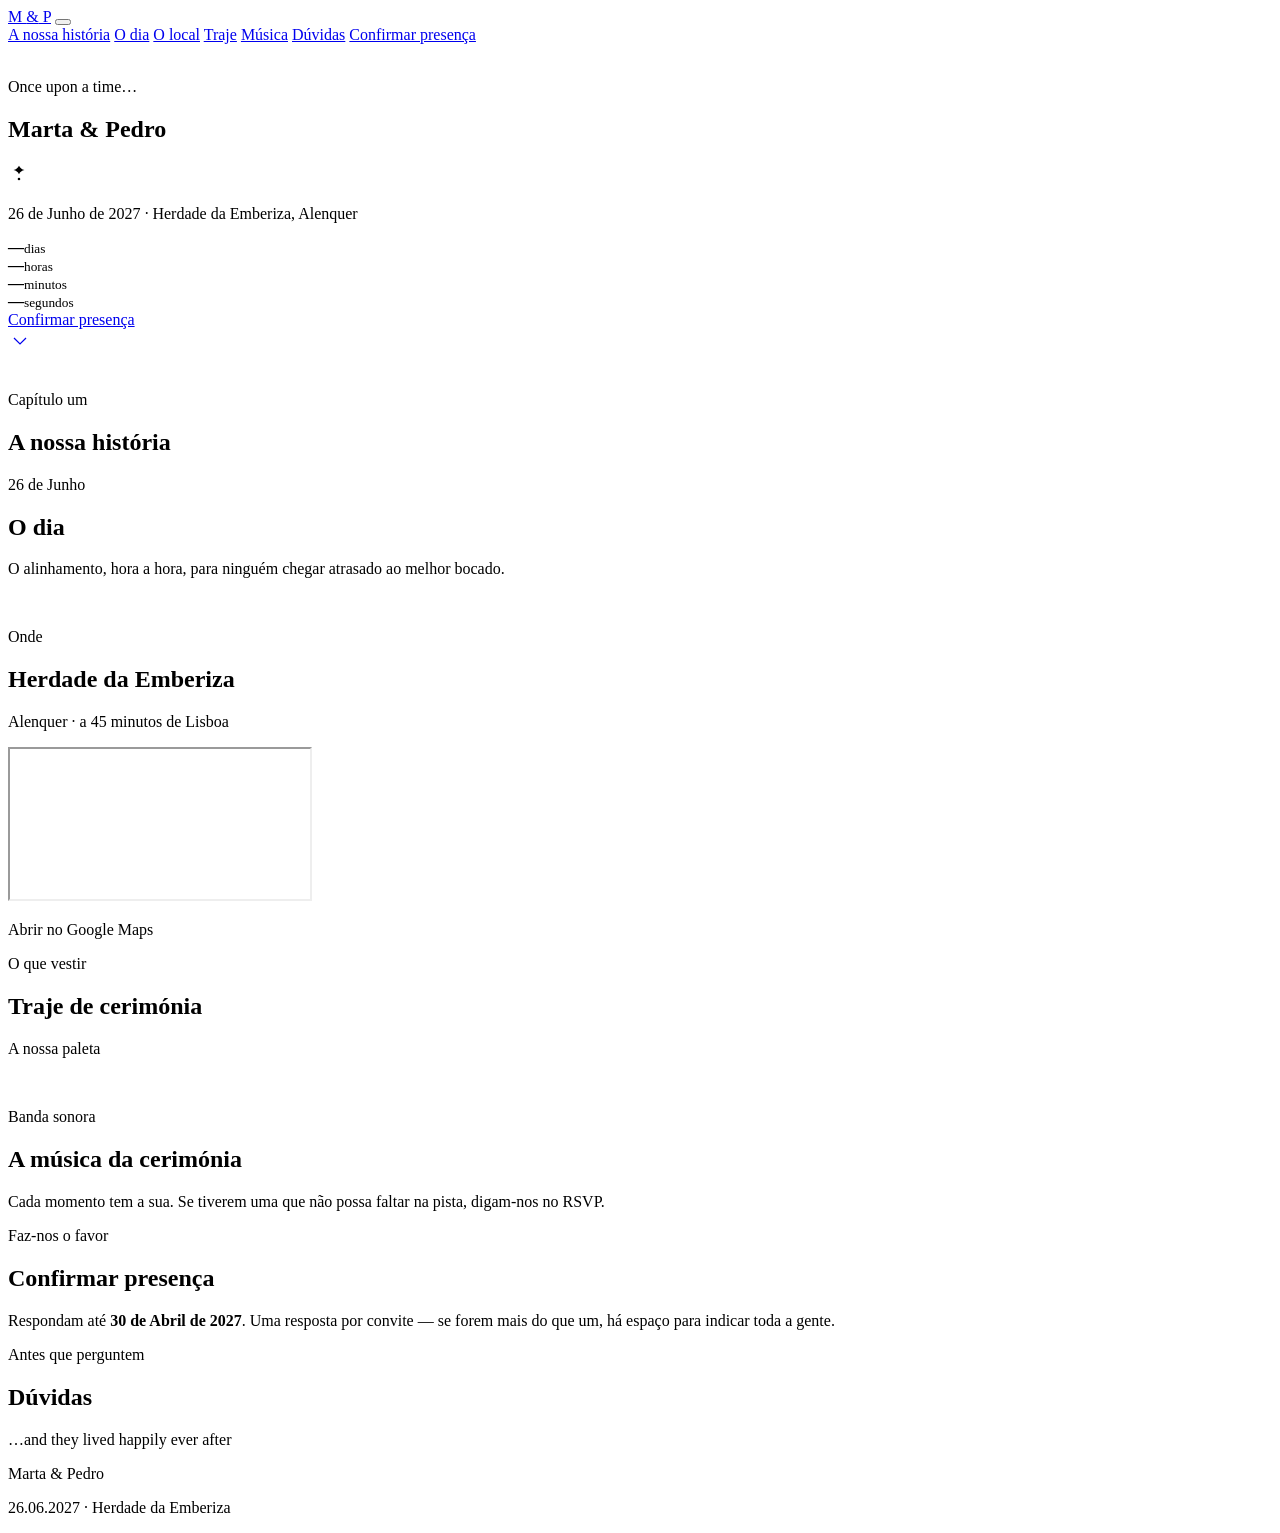
==== index.html @ 58f9d60e "Add files via upload" ====
<!DOCTYPE html>
<html lang="pt-PT">
<head>
<meta charset="utf-8">
<meta name="viewport" content="width=device-width, initial-scale=1">
<title>Marta &amp; Pedro · 26 de Junho de 2027</title>
<meta name="description" content="Marta e Pedro casam-se a 26 de Junho de 2027 na Herdade da Emberiza, em Alenquer. Confirma a tua presença.">
<meta name="theme-color" content="#FBF7EF">

<!-- Partilha no WhatsApp / redes sociais -->
<meta property="og:type" content="website">
<meta property="og:title" content="Marta &amp; Pedro · 26.06.2027">
<meta property="og:description" content="Herdade da Emberiza, Alenquer. Vem celebrar connosco — confirma a tua presença.">
<meta property="og:image" content="assets/img/floral-dourado-flores.png">

<link rel="icon" href="data:image/svg+xml,<svg xmlns='http://www.w3.org/2000/svg' viewBox='0 0 100 100'><text y='.9em' font-size='90'>🌻</text></svg>">

<link rel="preconnect" href="https://fonts.googleapis.com">
<link rel="preconnect" href="https://fonts.gstatic.com" crossorigin>
<link href="https://fonts.googleapis.com/css2?family=Cormorant+Garamond:ital,wght@0,300;0,400;0,500;0,600;1,300;1,400&family=Italiana&family=Lato:wght@300;400;700&display=swap" rel="stylesheet">

<link rel="stylesheet" href="css/style.css">
</head>

<body>

<!-- ══════════════ NAVEGAÇÃO ══════════════ -->
<header class="nav" id="nav">
  <div class="nav__inner">
    <a href="#inicio" class="nav__brand">M <span>&amp;</span> P</a>

    <button class="nav__toggle" id="navToggle" aria-label="Abrir menu" aria-expanded="false" aria-controls="navMenu">
      <span></span><span></span><span></span>
    </button>

    <nav class="nav__menu" id="navMenu">
      <a href="#historia">A nossa história</a>
      <a href="#dia">O dia</a>
      <a href="#local">O local</a>
      <a href="#traje">Traje</a>
      <a href="#musica">Música</a>
      <a href="#faq">Dúvidas</a>
      <a href="#rsvp" class="nav__cta">Confirmar presença</a>
    </nav>
  </div>
</header>


<!-- ══════════════ HERO ══════════════ -->
<section class="hero" id="inicio">
  <img src="assets/img/folhas-azul.png" alt="" class="hero__leaf hero__leaf--l" aria-hidden="true">
  <img src="assets/img/folhas-dourado.png" alt="" class="hero__leaf hero__leaf--r" aria-hidden="true">

  <div class="hero__inner">
    <p class="hero__eyebrow">Once upon a time&hellip;</p>

    <h1 class="hero__names">
      <span class="hero__name" data-noiva>Marta</span>
      <span class="hero__amp">&amp;</span>
      <span class="hero__name" data-noivo>Pedro</span>
    </h1>

    <div class="hero__rule" aria-hidden="true">
      <span></span><svg viewBox="0 0 24 24" width="22" height="22"><path d="M12 3c1.2 2.6 3.2 4.1 6 4.6-2.8.5-4.8 2-6 4.6-1.2-2.6-3.2-4.1-6-4.6 2.8-.5 4.8-2 6-4.6z" fill="currentColor"/><circle cx="12" cy="17.5" r="1.4" fill="currentColor"/></svg><span></span>
    </div>

    <p class="hero__meta">
      <span data-data-texto>26 de Junho de 2027</span>
      <em>&middot;</em>
      <span data-local>Herdade da Emberiza</span>, <span data-localidade>Alenquer</span>
    </p>

    <!-- contagem decrescente -->
    <div class="count" id="countdown" aria-label="Contagem decrescente para o casamento">
      <div class="count__unit"><b data-c="d">—</b><small>dias</small></div>
      <div class="count__unit"><b data-c="h">—</b><small>horas</small></div>
      <div class="count__unit"><b data-c="m">—</b><small>minutos</small></div>
      <div class="count__unit"><b data-c="s">—</b><small>segundos</small></div>
    </div>

    <a href="#rsvp" class="btn btn--solid hero__btn">Confirmar presença</a>
  </div>

  <a href="#historia" class="hero__scroll" aria-label="Continuar">
    <svg viewBox="0 0 24 24" width="24" height="24" fill="none" stroke="currentColor" stroke-width="1.2"><path d="M6 9l6 6 6-6"/></svg>
  </a>
</section>


<!-- ══════════════ A NOSSA HISTÓRIA ══════════════ -->
<section class="sec sec--cream" id="historia">
  <img src="assets/img/floral-azul-magnolia.png" alt="" class="deco deco--tr" aria-hidden="true">

  <div class="wrap wrap--narrow">
    <p class="sec__kicker">Capítulo um</p>
    <h2 class="sec__title">A nossa história</h2>
    <p class="sec__lead" data-historia-intro></p>

    <ol class="story" id="story"></ol>
  </div>
</section>


<!-- ══════════════ O DIA ══════════════ -->
<section class="sec sec--sage" id="dia">
  <div class="wrap wrap--narrow">
    <p class="sec__kicker">26 de Junho</p>
    <h2 class="sec__title">O dia</h2>
    <p class="sec__lead">O alinhamento, hora a hora, para ninguém chegar atrasado ao melhor bocado.</p>

    <p class="aviso" id="avisoPrograma" hidden>
      <strong>Horários ainda a confirmar.</strong> Estamos a fechar o alinhamento com a quinta — pode haver pequenos acertos. Atualizamos aqui assim que estiver fechado.
    </p>

    <ol class="timeline" id="timeline"></ol>
  </div>
</section>


<!-- ══════════════ O LOCAL ══════════════ -->
<section class="sec sec--cream" id="local">
  <img src="assets/img/floral-dourado-lirio.png" alt="" class="deco deco--bl" aria-hidden="true">

  <div class="wrap">
    <div class="sec__head">
      <p class="sec__kicker">Onde</p>
      <h2 class="sec__title" data-local>Herdade da Emberiza</h2>
      <p class="sec__lead"><span data-localidade>Alenquer</span> &middot; a 45 minutos de Lisboa</p>
    </div>

    <div class="local">
      <div class="local__map">
        <iframe
          title="Mapa da Herdade da Emberiza, Alenquer"
          id="mapa"
          loading="lazy"
          referrerpolicy="no-referrer-when-downgrade"
          allowfullscreen></iframe>
      </div>

      <div class="local__info">
        <ul class="cards" id="comoChegar"></ul>
        <a class="btn btn--line" id="btnMapa" target="_blank" rel="noopener">Abrir no Google Maps</a>
      </div>
    </div>
  </div>
</section>


<!-- ══════════════ TRAJE / PALETA ══════════════ -->
<section class="sec sec--blue" id="traje">
  <div class="wrap wrap--narrow">
    <p class="sec__kicker">O que vestir</p>
    <h2 class="sec__title" data-traje-titulo>Traje de cerimónia</h2>
    <p class="sec__lead" data-traje-texto></p>

    <ul class="dicas" id="dicas"></ul>

    <div class="paleta-bloco">
      <p class="paleta-bloco__label">A nossa paleta</p>
      <ul class="paleta" id="paleta"></ul>
    </div>
  </div>
</section>


<!-- ══════════════ MÚSICA ══════════════ -->
<section class="sec sec--cream" id="musica">
  <img src="assets/img/floral-dourado-flores.png" alt="" class="deco deco--tl" aria-hidden="true">

  <div class="wrap wrap--narrow">
    <p class="sec__kicker">Banda sonora</p>
    <h2 class="sec__title">A música da cerimónia</h2>
    <p class="sec__lead">Cada momento tem a sua. Se tiverem uma que não possa faltar na pista, digam-nos no RSVP.</p>

    <ul class="musicas" id="musicas"></ul>
  </div>
</section>


<!-- ══════════════ RSVP ══════════════ -->
<section class="sec sec--sun" id="rsvp">
  <div class="wrap wrap--narrow">
    <p class="sec__kicker">Faz-nos o favor</p>
    <h2 class="sec__title">Confirmar presença</h2>
    <p class="sec__lead">
      Respondam até <strong data-prazo>30 de Abril de 2027</strong>. Uma resposta por convite —
      se forem mais do que um, há espaço para indicar toda a gente.
    </p>

    <div class="rsvp" id="rsvpBox">
      <!-- preenchido por js/main.js -->
    </div>
  </div>
</section>


<!-- ══════════════ FAQ ══════════════ -->
<section class="sec sec--cream" id="faq">
  <div class="wrap wrap--narrow">
    <p class="sec__kicker">Antes que perguntem</p>
    <h2 class="sec__title">Dúvidas</h2>

    <div class="faq" id="faqList"></div>
  </div>
</section>


<!-- ══════════════ RODAPÉ ══════════════ -->
<footer class="foot">
  <div class="wrap wrap--narrow">
    <p class="foot__quote">&hellip;and they lived happily ever after</p>

    <div class="foot__rule" aria-hidden="true"></div>

    <p class="foot__names"><span data-noiva>Marta</span> &amp; <span data-noivo>Pedro</span></p>
    <p class="foot__date"><span data-data-curta>26.06.2027</span> &middot; <span data-local>Herdade da Emberiza</span></p>

    <ul class="foot__contactos" id="contactos"></ul>
  </div>
</footer>

<script src="js/config.js"></script>
<script src="js/main.js"></script>
</body>
</html>
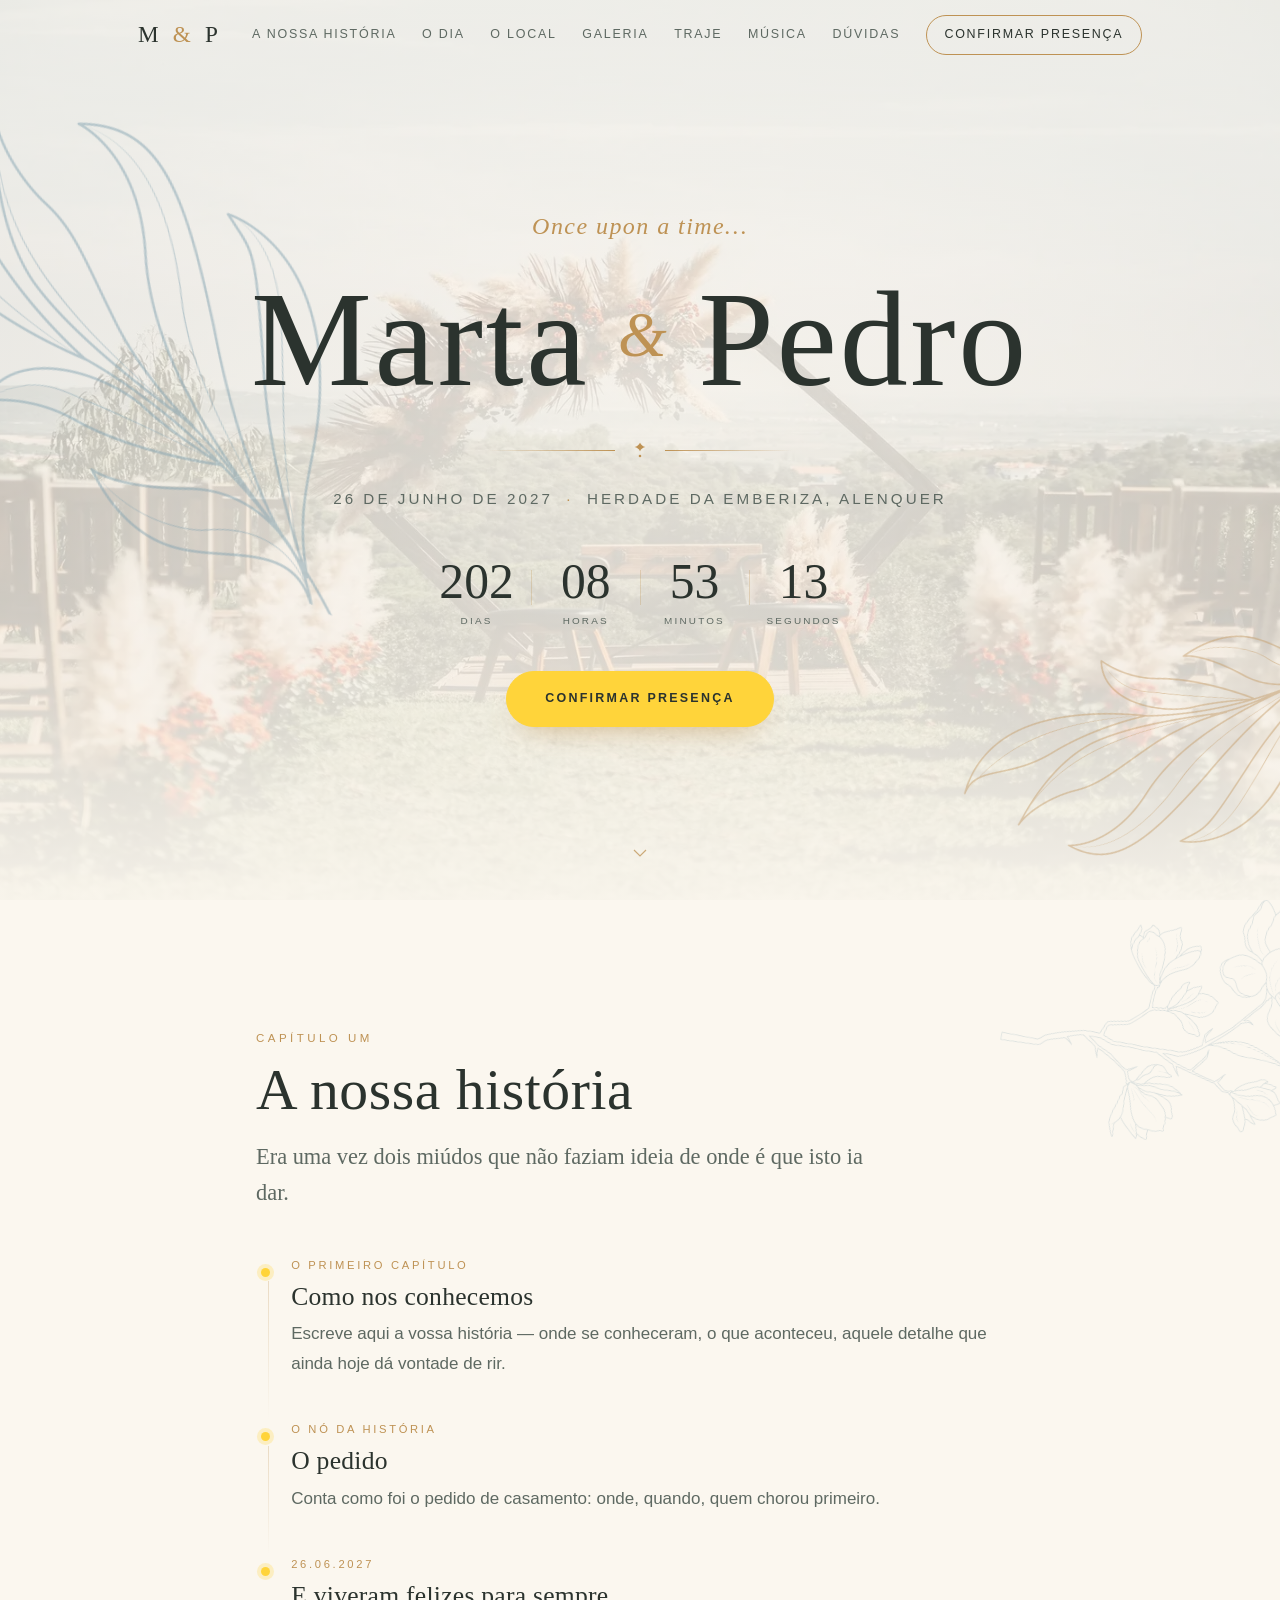
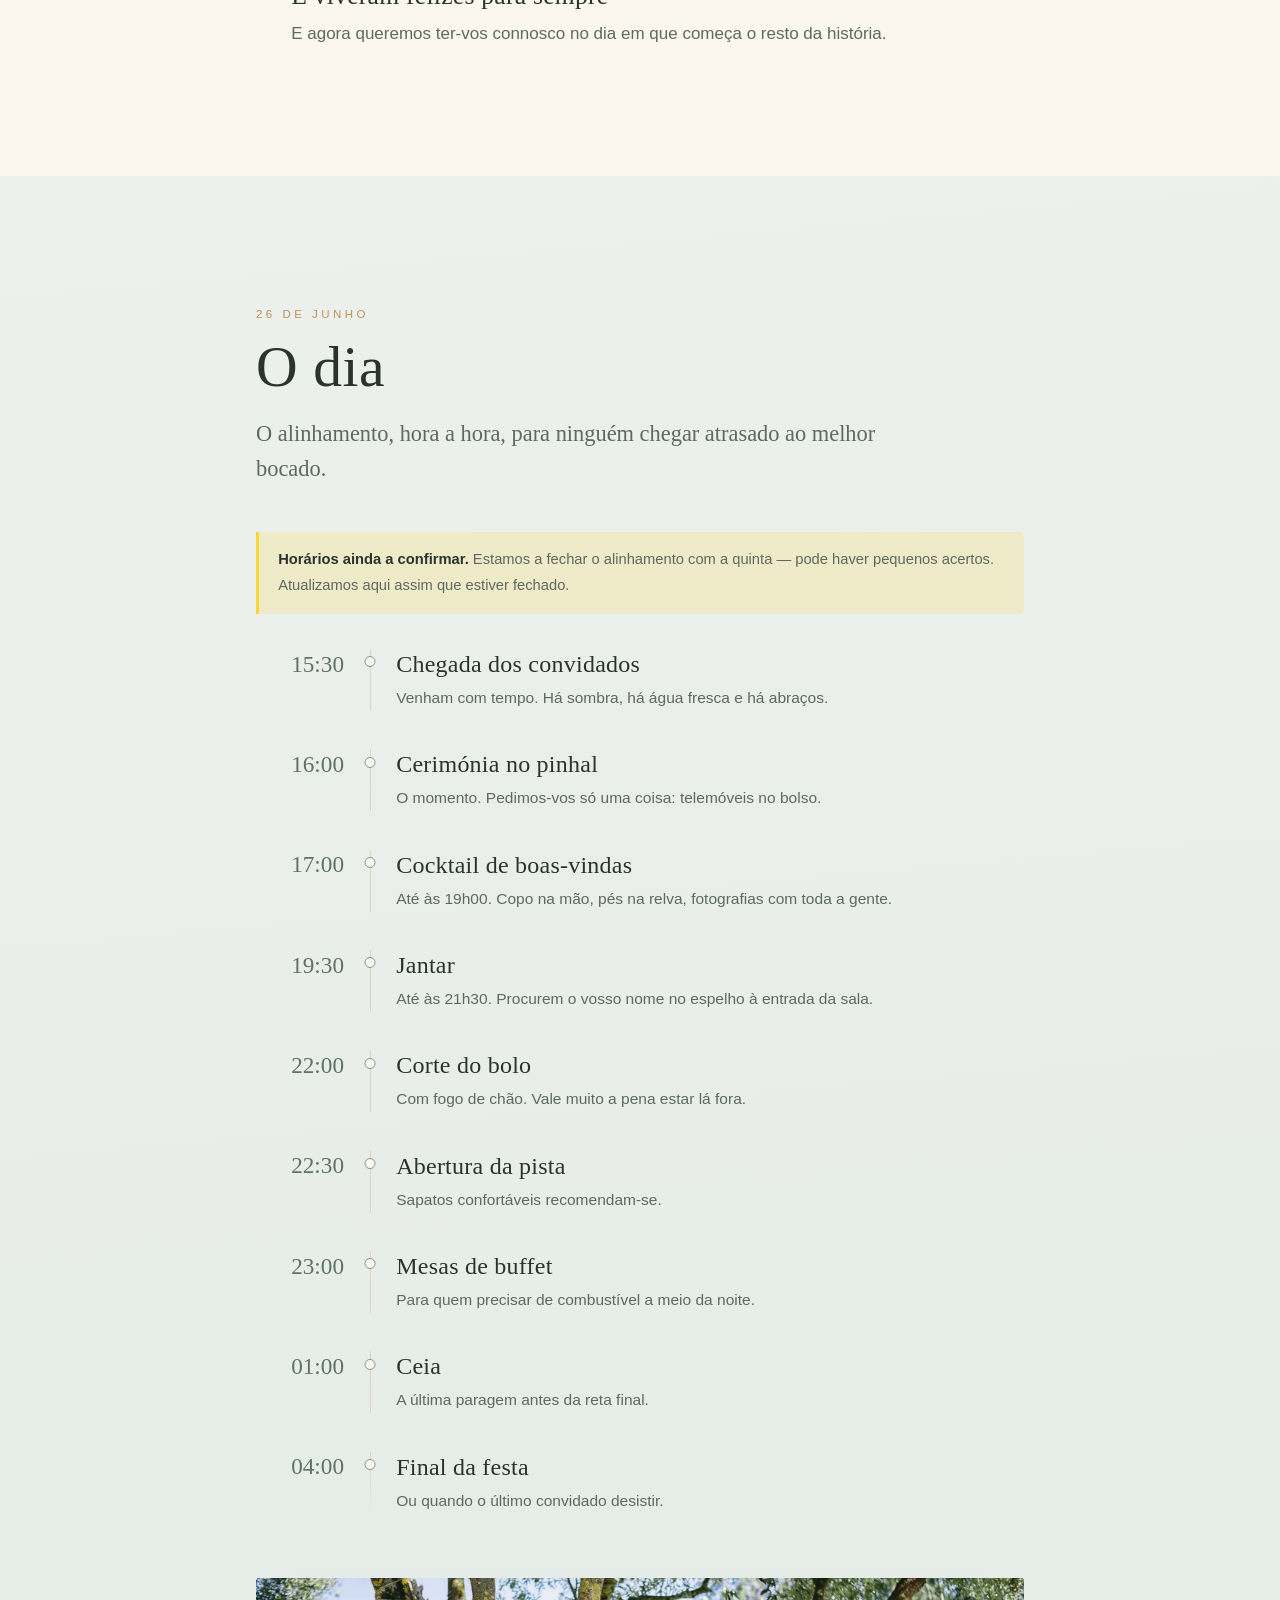
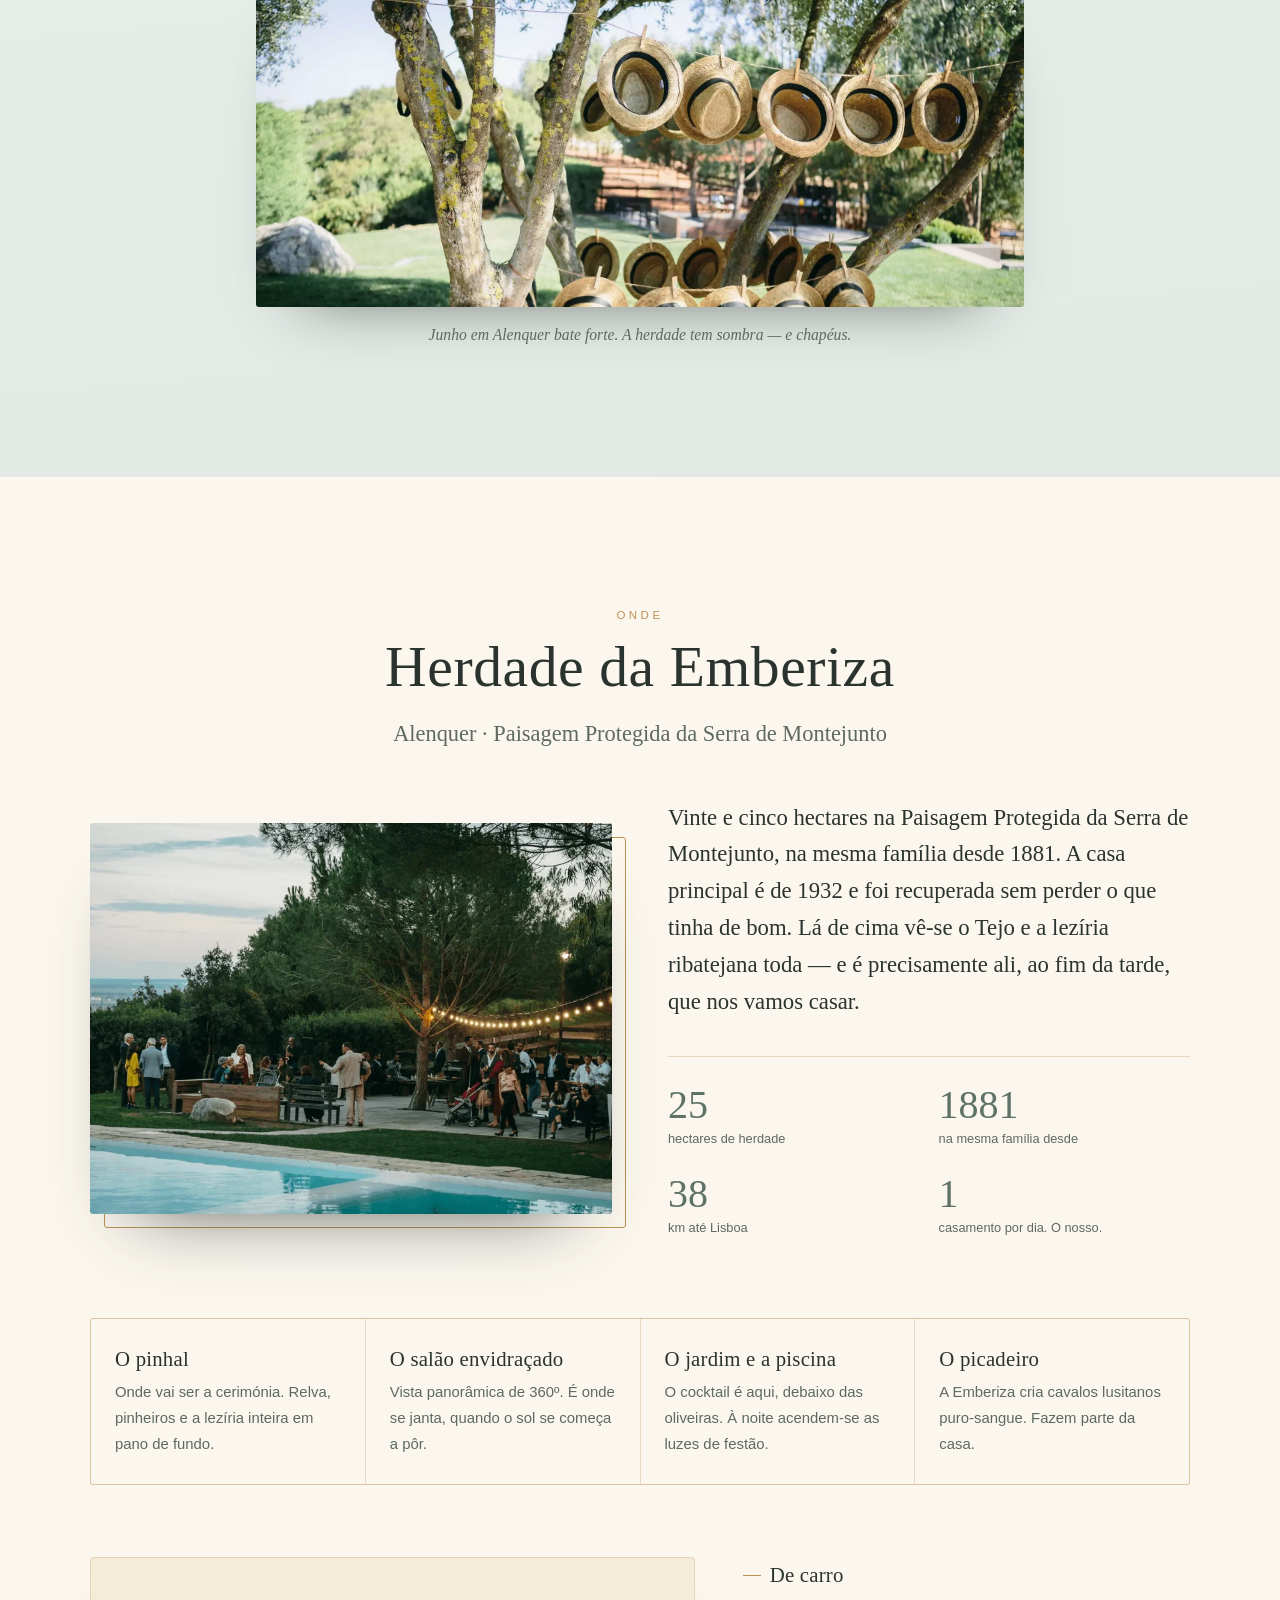
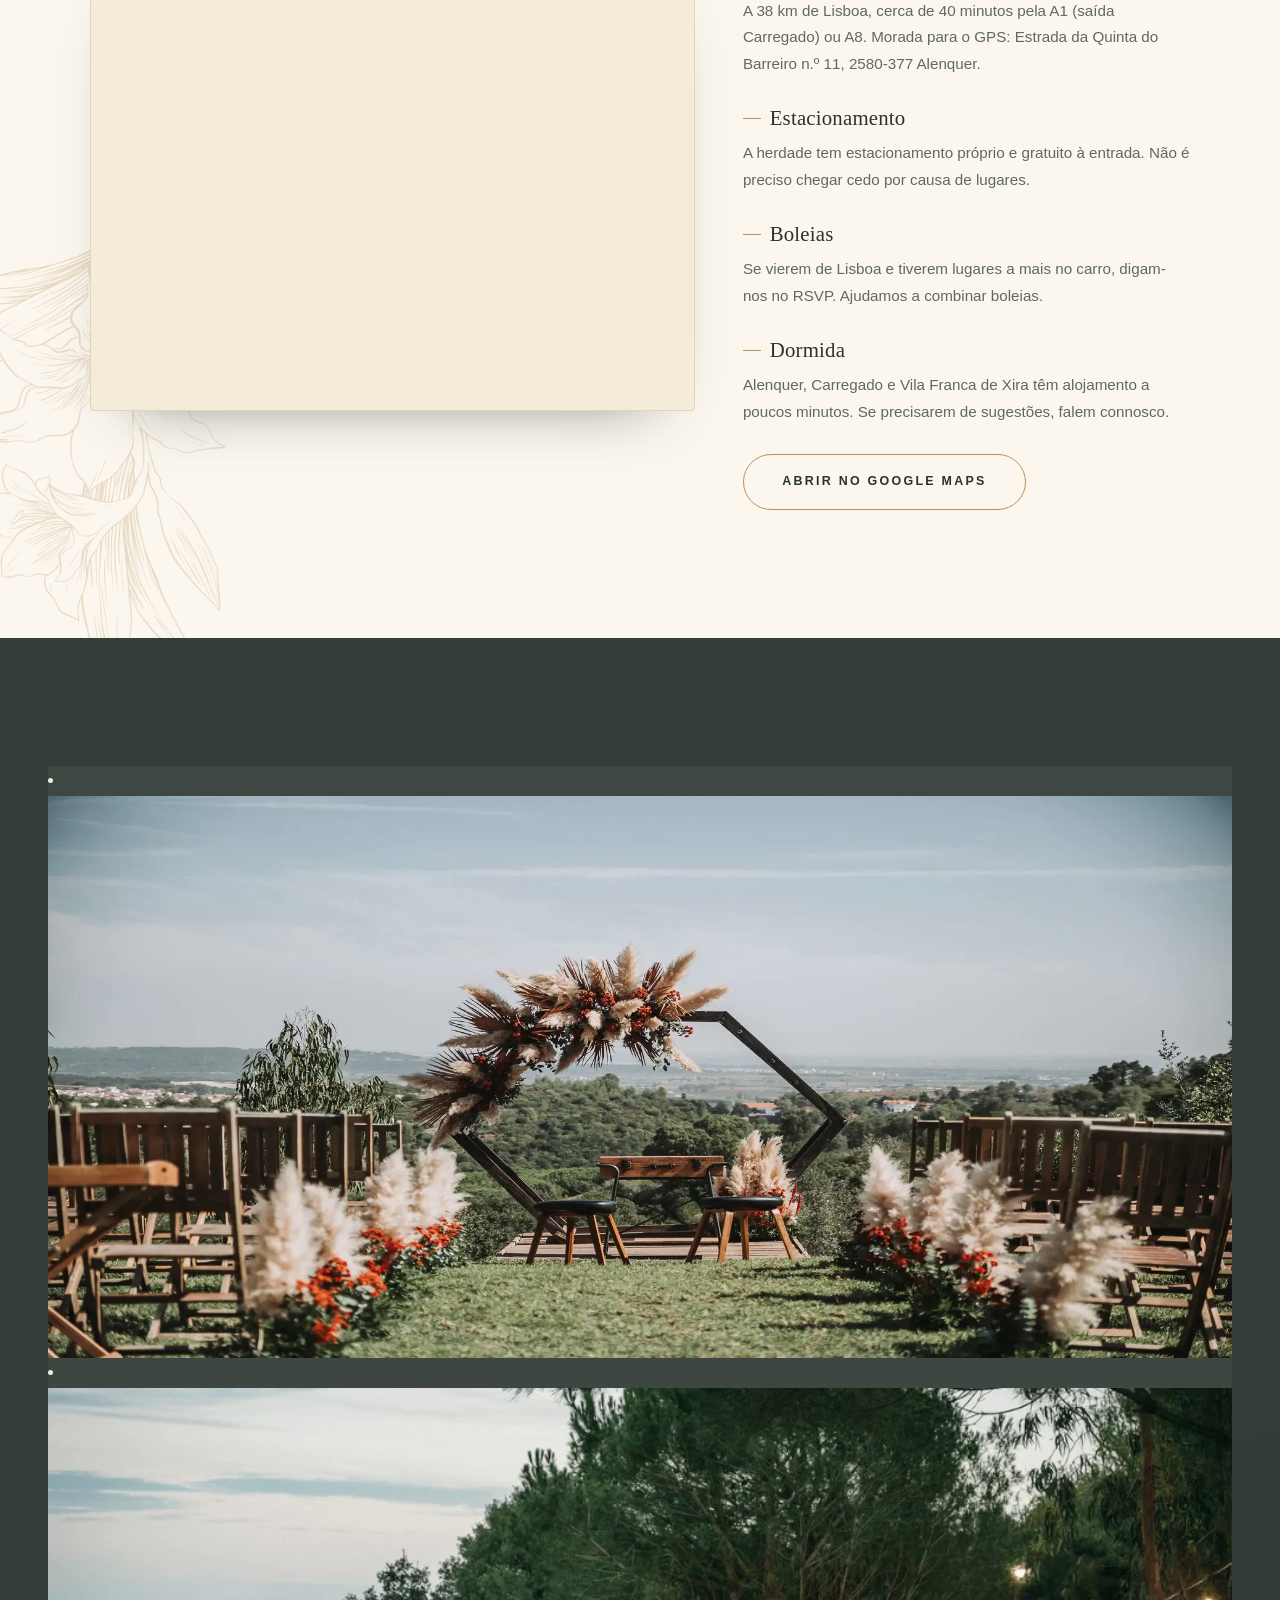
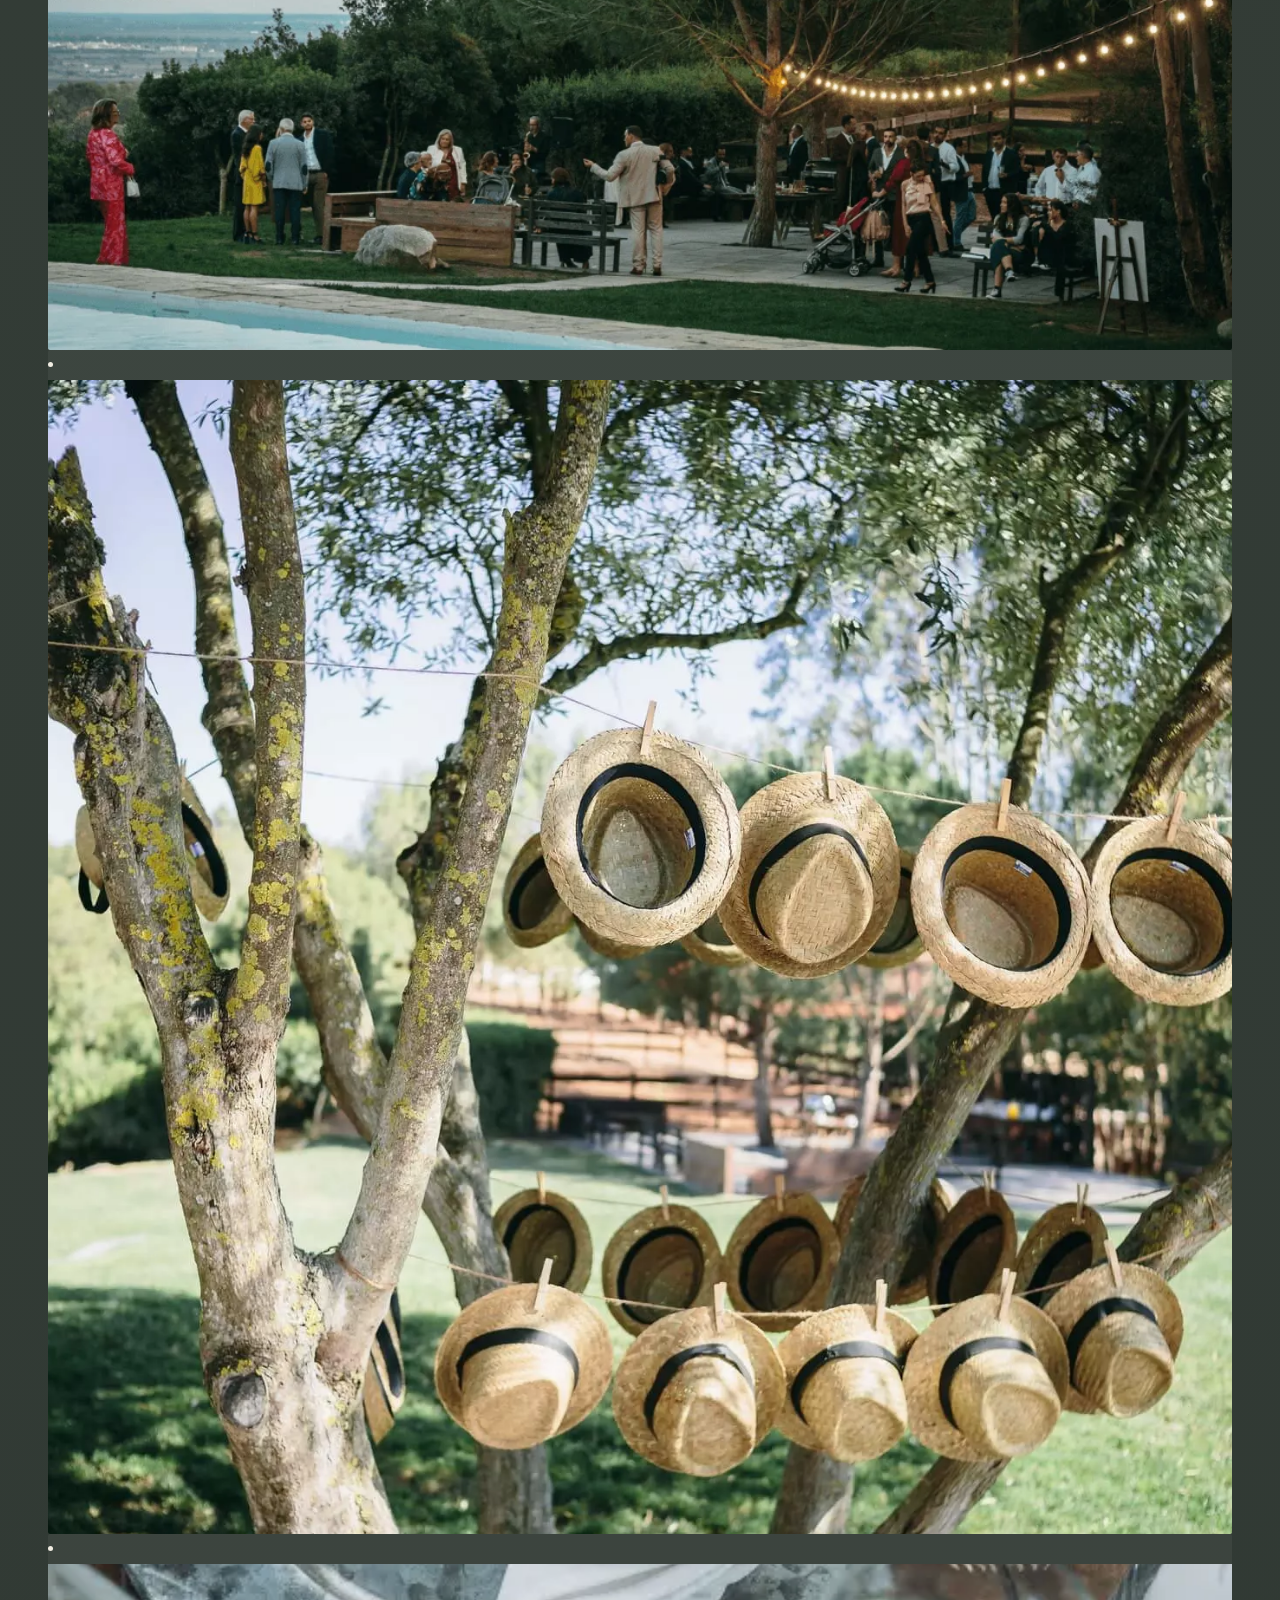
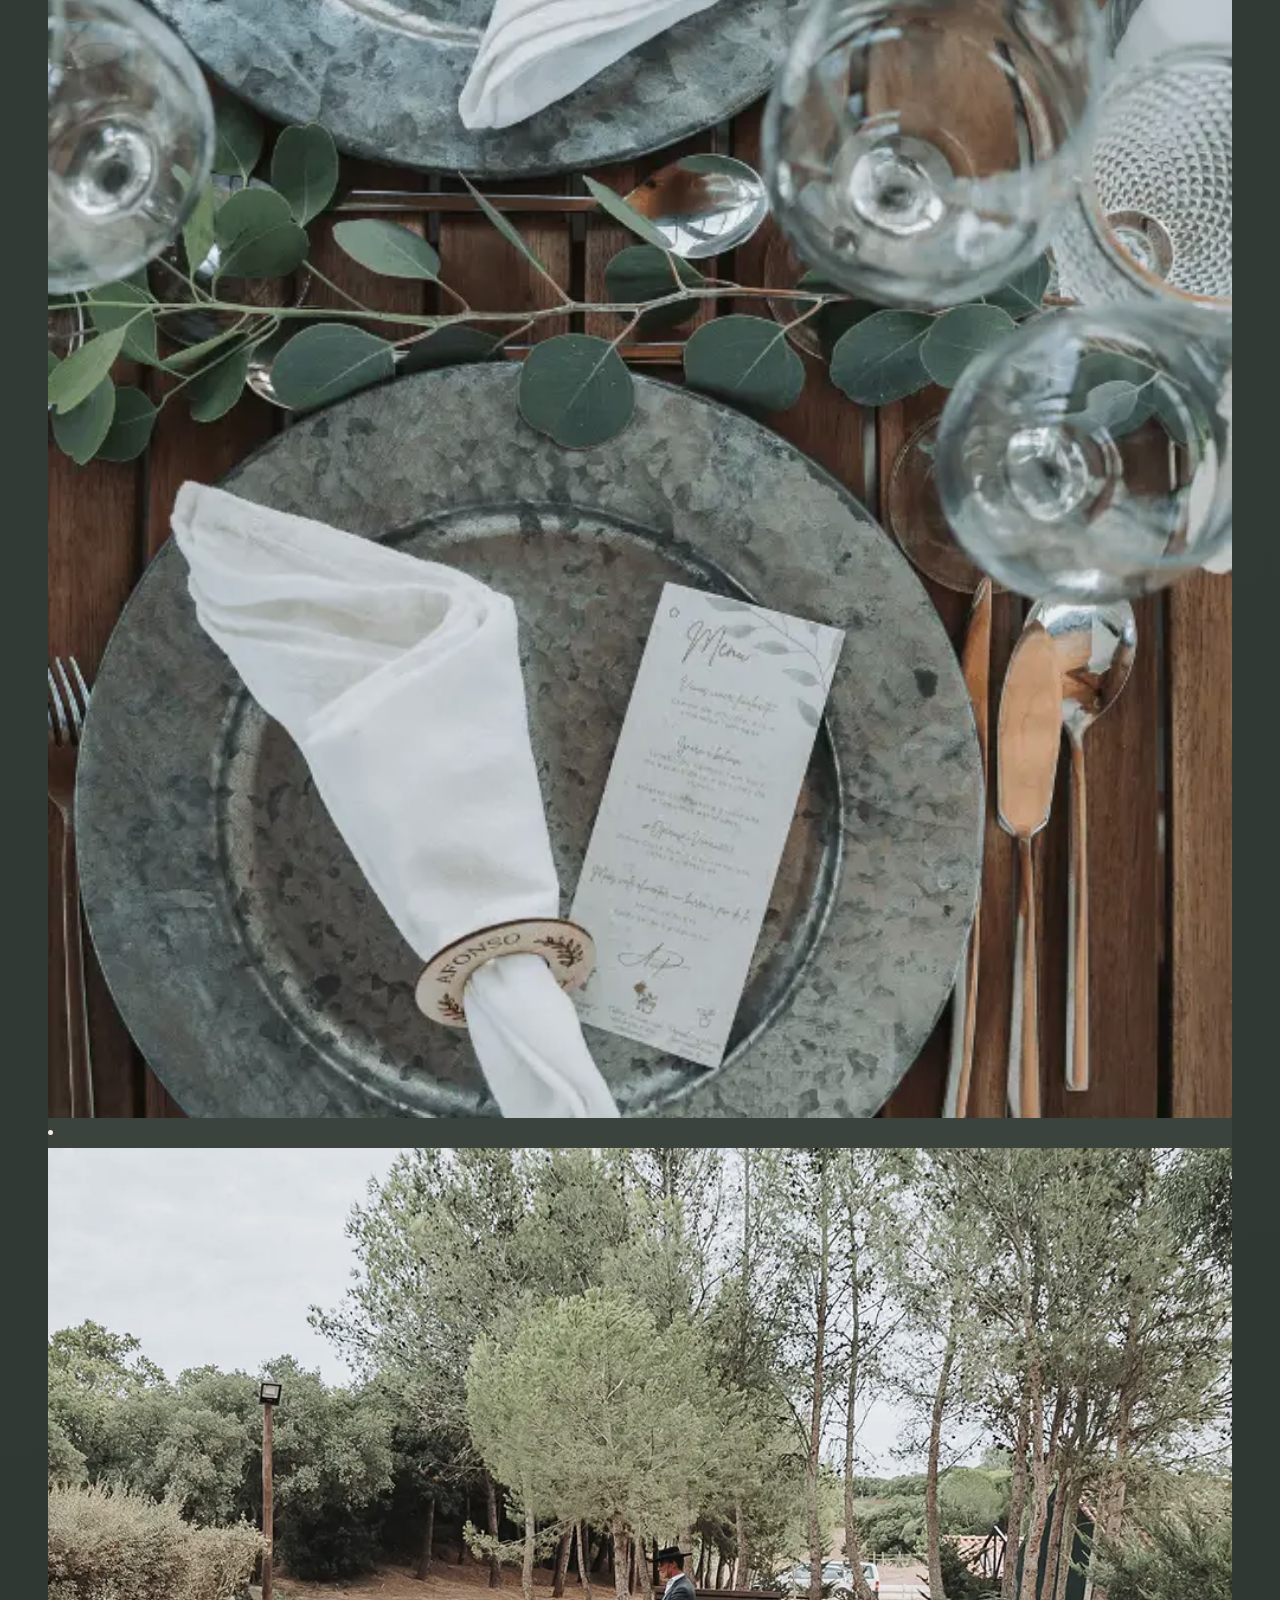
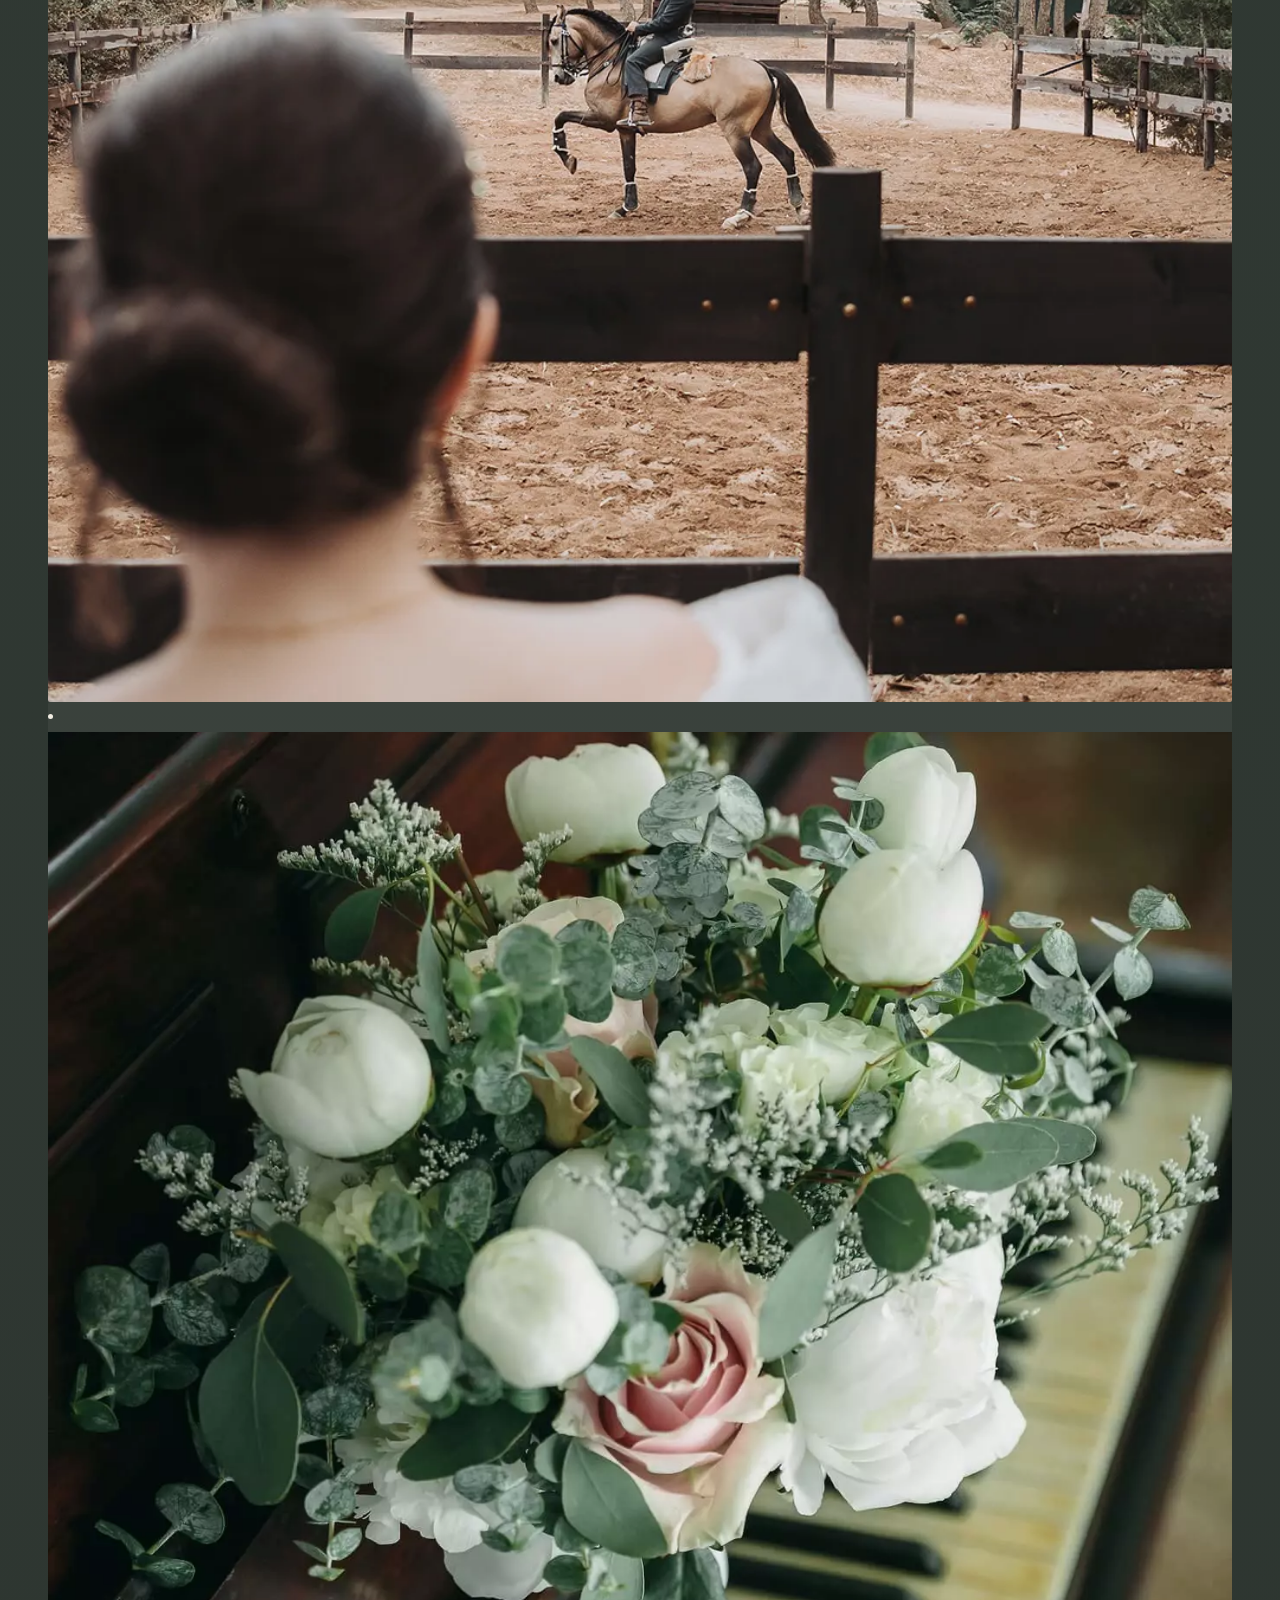
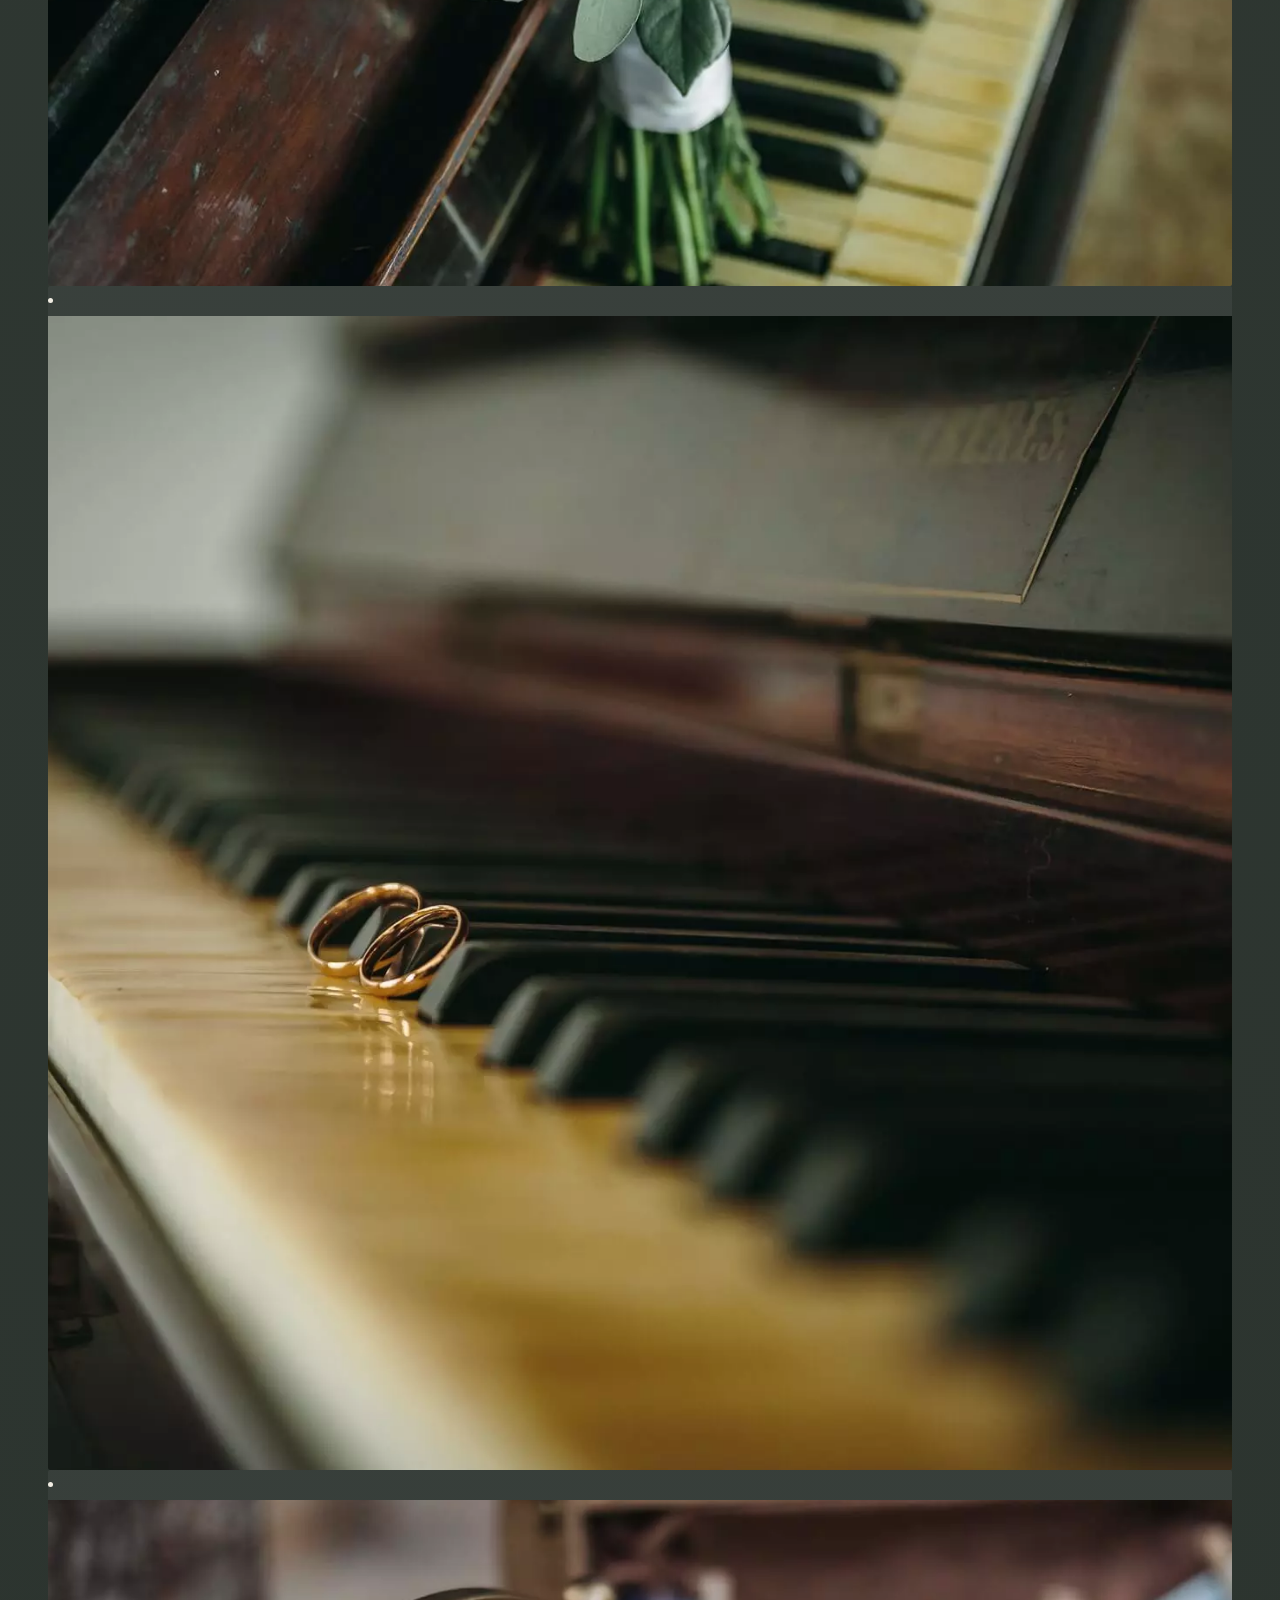
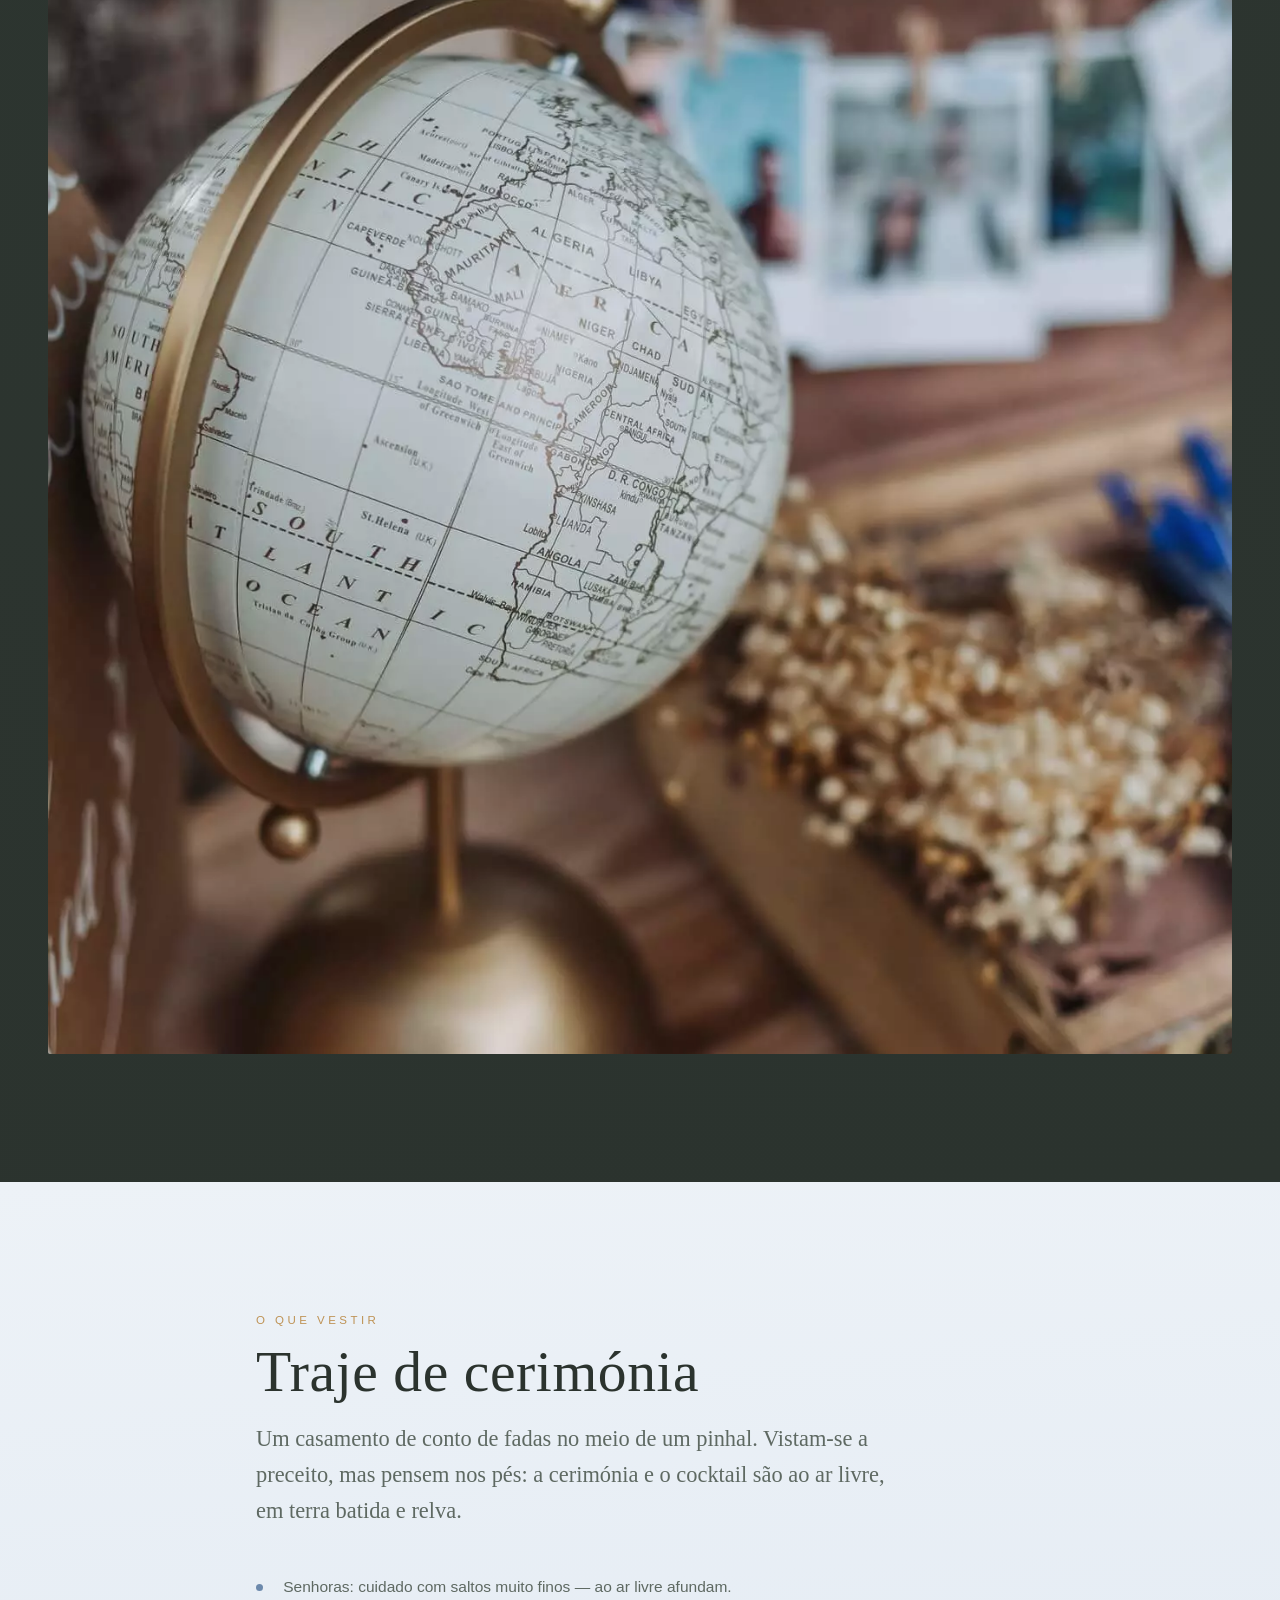
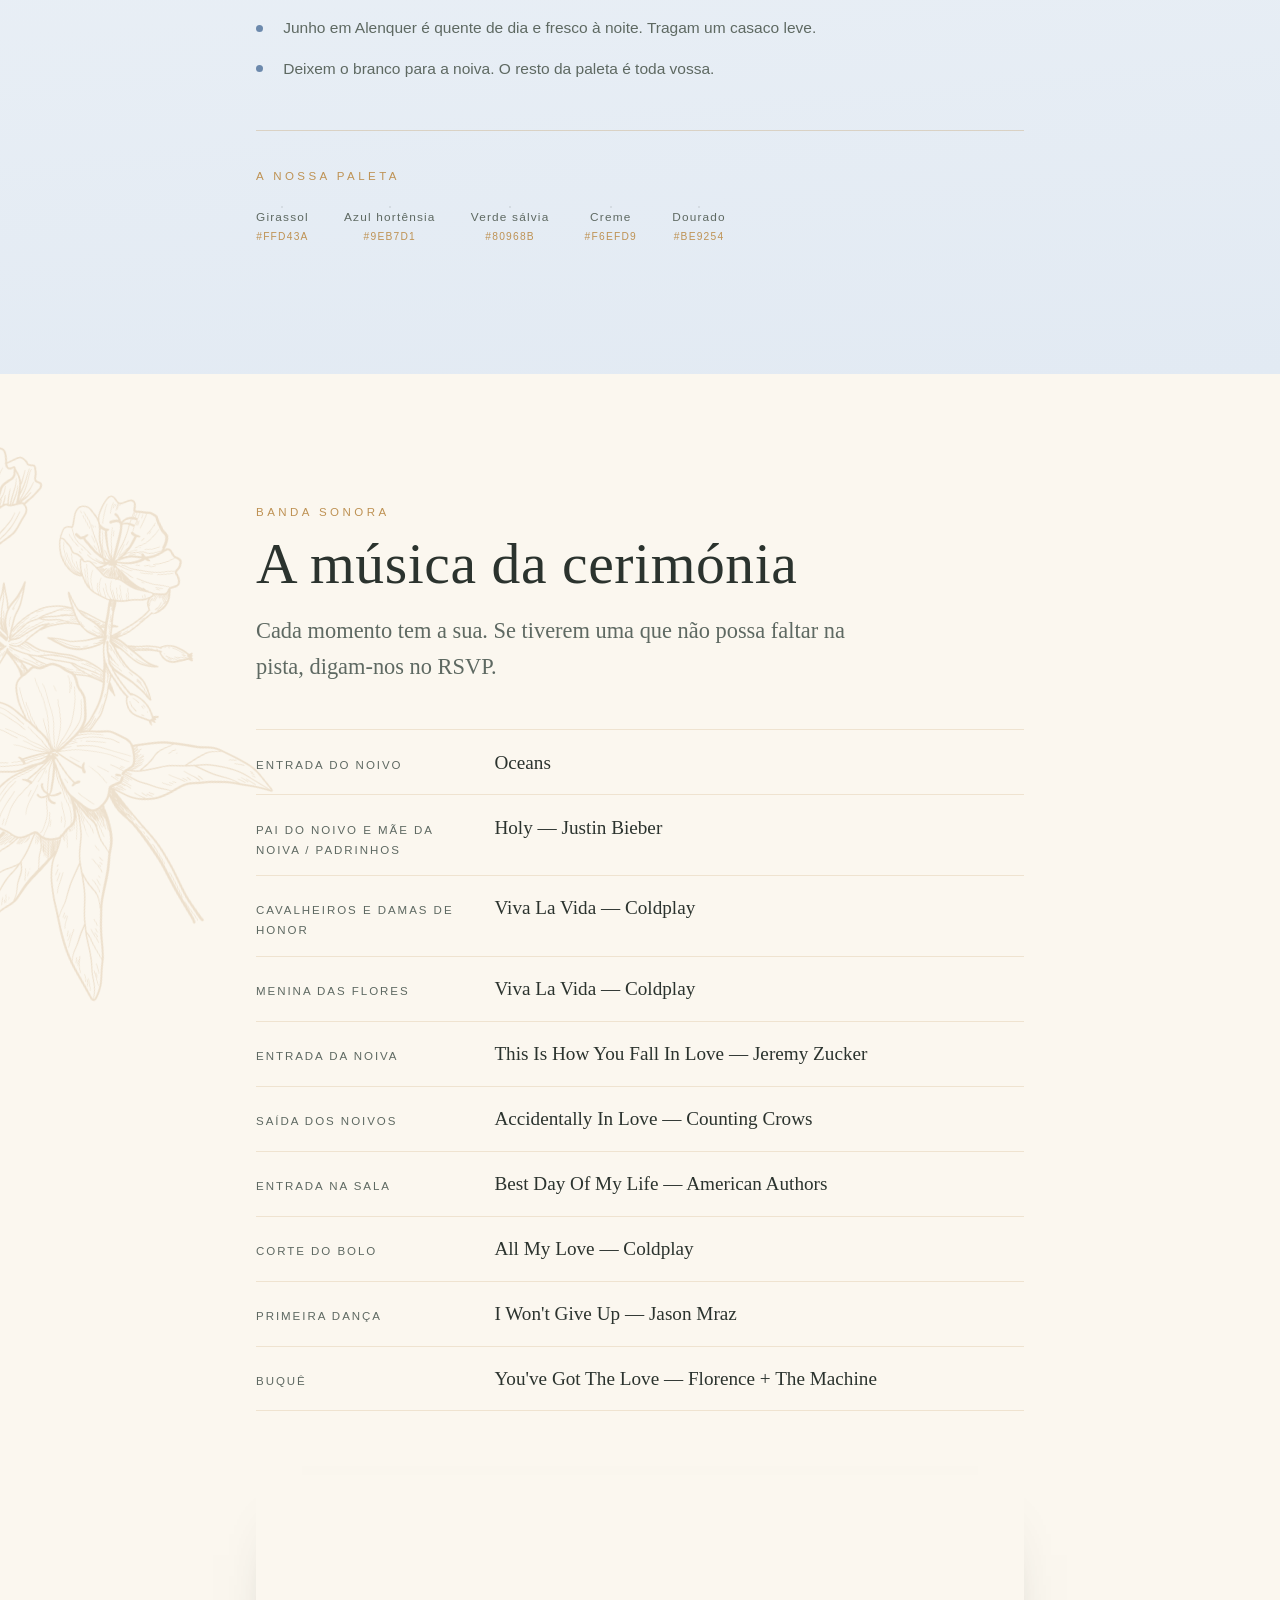
==== commit b16afad8: "Add files via upload" ====
--- a/index.html
+++ b/index.html
@@ -11,7 +11,7 @@
 <meta property="og:type" content="website">
 <meta property="og:title" content="Marta &amp; Pedro · 26.06.2027">
 <meta property="og:description" content="Herdade da Emberiza, Alenquer. Vem celebrar connosco — confirma a tua presença.">
-<meta property="og:image" content="assets/img/floral-dourado-flores.png">
+<meta property="og:image" content="assets/herdade/altar-vista.webp">
 
 <link rel="icon" href="data:image/svg+xml,<svg xmlns='http://www.w3.org/2000/svg' viewBox='0 0 100 100'><text y='.9em' font-size='90'>🌻</text></svg>">
 
@@ -37,6 +37,7 @@
       <a href="#historia">A nossa história</a>
       <a href="#dia">O dia</a>
       <a href="#local">O local</a>
+      <a href="#galeria">Galeria</a>
       <a href="#traje">Traje</a>
       <a href="#musica">Música</a>
       <a href="#faq">Dúvidas</a>
@@ -48,6 +49,11 @@
 
 <!-- ══════════════ HERO ══════════════ -->
 <section class="hero" id="inicio">
+  <!-- fotografia do altar da Herdade da Emberiza, com a vista sobre a lezíria -->
+  <div class="hero__bg" aria-hidden="true">
+    <img src="assets/herdade/altar-vista.webp" alt="" fetchpriority="high" decoding="async">
+  </div>
+
   <img src="assets/img/folhas-azul.png" alt="" class="hero__leaf hero__leaf--l" aria-hidden="true">
   <img src="assets/img/folhas-dourado.png" alt="" class="hero__leaf hero__leaf--r" aria-hidden="true">
 
@@ -113,6 +119,12 @@
     </p>
 
     <ol class="timeline" id="timeline"></ol>
+
+    <figure class="faixa reveal">
+      <img src="assets/herdade/chapeus-oliveira.webp" loading="lazy" decoding="async"
+           alt="Chapéus de palha pendurados numa oliveira do jardim da herdade">
+      <figcaption>Junho em Alenquer bate forte. A herdade tem sombra — e chapéus.</figcaption>
+    </figure>
   </div>
 </section>
 
@@ -125,9 +137,26 @@
     <div class="sec__head">
       <p class="sec__kicker">Onde</p>
       <h2 class="sec__title" data-local>Herdade da Emberiza</h2>
-      <p class="sec__lead"><span data-localidade>Alenquer</span> &middot; a 45 minutos de Lisboa</p>
-    </div>
-
+      <p class="sec__lead"><span data-localidade>Alenquer</span> &middot; Paisagem Protegida da Serra de Montejunto</p>
+    </div>
+
+    <!-- apresentação da herdade -->
+    <div class="herdade">
+      <figure class="herdade__foto reveal">
+        <img src="assets/herdade/festa-piscina.webp" loading="lazy" decoding="async"
+             alt="Jardim da Herdade da Emberiza ao anoitecer, com luzes de festão e vista sobre a lezíria">
+      </figure>
+
+      <div class="herdade__texto reveal">
+        <p class="herdade__intro" data-herdade-intro></p>
+        <ul class="factos" id="factos"></ul>
+      </div>
+    </div>
+
+    <!-- os espaços -->
+    <ul class="espacos" id="espacos"></ul>
+
+    <!-- mapa + como chegar -->
     <div class="local">
       <div class="local__map">
         <iframe
@@ -147,6 +176,20 @@
 </section>
 
 
+<!-- ══════════════ GALERIA ══════════════ -->
+<section class="sec sec--dark" id="galeria">
+  <div class="wrap">
+    <div class="sec__head">
+      <p class="sec__kicker">Um aperitivo</p>
+      <h2 class="sec__title">A herdade</h2>
+      <p class="sec__lead">Para quem ainda não lá foi. Dia 26 de Junho vemos isto ao vivo.</p>
+    </div>
+
+    <ul class="galeria" id="galeria"></ul>
+  </div>
+</section>
+
+
 <!-- ══════════════ TRAJE / PALETA ══════════════ -->
 <section class="sec sec--blue" id="traje">
   <div class="wrap wrap--narrow">
@@ -174,6 +217,12 @@
     <p class="sec__lead">Cada momento tem a sua. Se tiverem uma que não possa faltar na pista, digam-nos no RSVP.</p>
 
     <ul class="musicas" id="musicas"></ul>
+
+    <figure class="faixa reveal">
+      <img src="assets/herdade/aliancas-piano.webp" loading="lazy" decoding="async"
+           alt="Duas alianças pousadas nas teclas do piano antigo da Herdade da Emberiza">
+      <figcaption>O piano da herdade.</figcaption>
+    </figure>
   </div>
 </section>
 
--- a/css/style.css
+++ b/css/style.css
@@ -0,0 +1,724 @@
+/* ============================================================
+   Casamento Marta & Pedro — 26.06.2027
+   Paleta e tipografia retiradas do PPT "Casamento Marta e Pedro"
+   ============================================================ */
+
+:root{
+  /* --- cores (hex exatos do moodboard do PPT) --- */
+  --sun:        #FFD43A;   /* girassol */
+  --sun-soft:   #FBE9A7;
+  --blue:       #9EB7D1;   /* hortênsia azul clara */
+  --blue-deep:  #6C89AC;
+  --sage:       #80968B;   /* verde sálvia */
+  --sage-deep:  #5E7268;
+  --gold:       #BE9254;   /* traço dourado das ilustrações */
+  --cream:      #FBF7EF;
+  --cream-deep: #F4EBD9;
+  --ink:        #2B332E;
+  --ink-soft:   #5E6962;
+  --line:       rgba(190,146,84,.28);
+
+  /* --- tipografia --- */
+  --display: "Italiana", "Cormorant Garamond", Georgia, serif;
+  --serif:   "Cormorant Garamond", Georgia, "Times New Roman", serif;
+  --sans:    "Lato", -apple-system, "Segoe UI", Roboto, Helvetica, Arial, sans-serif;
+
+  --maxw: 1100px;
+  --pad: clamp(1.25rem, 5vw, 3rem);
+}
+
+*,*::before,*::after{ box-sizing:border-box; }
+
+html{ scroll-behavior:smooth; scroll-padding-top:72px; }
+@media (prefers-reduced-motion: reduce){ html{ scroll-behavior:auto; } }
+
+body{
+  margin:0;
+  background:var(--cream);
+  color:var(--ink);
+  font-family:var(--sans);
+  font-weight:300;
+  font-size:clamp(1rem, .96rem + .2vw, 1.0625rem);
+  line-height:1.75;
+  -webkit-font-smoothing:antialiased;
+  overflow-x:hidden;
+}
+
+img{ max-width:100%; height:auto; display:block; }
+a{ color:inherit; }
+
+h1,h2,h3{ margin:0; font-weight:400; letter-spacing:.01em; }
+
+::selection{ background:var(--sun); color:var(--ink); }
+
+:focus-visible{ outline:2px solid var(--sage-deep); outline-offset:3px; border-radius:2px; }
+
+
+/* ══════════════════════ NAVEGAÇÃO ══════════════════════ */
+
+.nav{
+  position:fixed; inset:0 0 auto 0; z-index:100;
+  background:rgba(251,247,239,0);
+  transition:background .35s ease, box-shadow .35s ease, backdrop-filter .35s ease;
+}
+.nav.is-stuck{
+  background:rgba(251,247,239,.93);
+  backdrop-filter:blur(10px);
+  box-shadow:0 1px 0 var(--line), 0 8px 28px -22px rgba(43,51,46,.5);
+}
+
+.nav__inner{
+  max-width:var(--maxw); margin-inline:auto;
+  padding:.9rem var(--pad);
+  display:flex; align-items:center; justify-content:space-between; gap:1rem;
+}
+
+.nav__brand{
+  font-family:var(--display);
+  font-size:1.45rem; letter-spacing:.18em;
+  text-decoration:none; color:var(--ink);
+  white-space:nowrap;
+}
+.nav__brand span{ color:var(--gold); }
+
+.nav__menu{ display:flex; align-items:center; gap:clamp(.9rem,2vw,1.7rem); }
+
+.nav__menu a{
+  font-size:.78rem; letter-spacing:.14em; text-transform:uppercase;
+  text-decoration:none; color:var(--ink-soft);
+  padding:.35rem 0; position:relative;
+  transition:color .25s ease;
+}
+.nav__menu a::after{
+  content:""; position:absolute; left:0; bottom:0; height:1px; width:0;
+  background:var(--gold); transition:width .3s ease;
+}
+.nav__menu a:hover{ color:var(--ink); }
+.nav__menu a:hover::after{ width:100%; }
+
+.nav__cta{
+  border:1px solid var(--gold); border-radius:999px;
+  padding:.5rem 1.1rem !important; color:var(--ink) !important;
+}
+.nav__cta::after{ display:none; }
+.nav__cta:hover{ background:var(--sun); border-color:var(--sun); }
+
+.nav__toggle{
+  display:none; width:44px; height:38px;
+  background:none; border:0; cursor:pointer; padding:8px 6px;
+  flex-direction:column; justify-content:space-between;
+}
+.nav__toggle span{
+  display:block; height:1.5px; width:100%; background:var(--ink);
+  transition:transform .3s ease, opacity .2s ease;
+}
+.nav__toggle[aria-expanded="true"] span:nth-child(1){ transform:translateY(9.5px) rotate(45deg); }
+.nav__toggle[aria-expanded="true"] span:nth-child(2){ opacity:0; }
+.nav__toggle[aria-expanded="true"] span:nth-child(3){ transform:translateY(-9.5px) rotate(-45deg); }
+
+@media (max-width: 900px){
+  .nav__toggle{ display:flex; }
+  .nav{ background:rgba(251,247,239,.93); backdrop-filter:blur(10px); box-shadow:0 1px 0 var(--line); }
+
+  .nav__menu{
+    position:absolute; left:0; right:0; top:100%;
+    flex-direction:column; align-items:stretch; gap:0;
+    background:var(--cream);
+    border-bottom:1px solid var(--line);
+    padding:0 var(--pad);
+    max-height:0; overflow:hidden;
+    transition:max-height .4s ease, padding .4s ease;
+  }
+  .nav__menu.is-open{ max-height:34rem; padding:.5rem var(--pad) 1.4rem; }
+  .nav__menu a{ padding:.85rem 0; border-bottom:1px solid rgba(190,146,84,.14); }
+  .nav__menu a::after{ display:none; }
+  .nav__cta{ margin-top:1rem; text-align:center; border-bottom:1px solid var(--gold) !important; }
+}
+
+
+/* ══════════════════════ HERO ══════════════════════ */
+
+.hero{
+  position:relative; isolation:isolate;
+  min-height:100svh;
+  display:grid; place-items:center;
+  padding:7rem var(--pad) 5rem;
+  text-align:center;
+  background:
+    radial-gradient(120% 75% at 50% 0%,   #FFFDF8 0%, transparent 60%),
+    radial-gradient(90%  65% at 12% 95%,  rgba(158,183,209,.30) 0%, transparent 62%),
+    radial-gradient(85%  60% at 90% 88%,  rgba(255,212,58,.24) 0%, transparent 60%),
+    var(--cream);
+  overflow:hidden;
+}
+
+/* fotografia de fundo — o altar da herdade com vista sobre a lezíria */
+.hero__bg{
+  position:absolute; inset:0; z-index:-2; overflow:hidden;
+}
+.hero__bg img{
+  width:100%; height:100%; object-fit:cover; object-position:center 42%;
+}
+/* véu creme por cima da foto, para o texto respirar */
+.hero__bg::after{
+  content:""; position:absolute; inset:0;
+  background:
+    linear-gradient(180deg,
+      rgba(251,247,239,.86) 0%,
+      rgba(251,247,239,.72) 34%,
+      rgba(251,247,239,.80) 68%,
+      rgba(251,247,239,.97) 100%),
+    radial-gradient(70% 55% at 50% 45%, rgba(251,247,239,.55) 0%, transparent 75%);
+}
+@media (max-width:700px){
+  .hero__bg img{ object-position:center 38%; }
+  .hero__bg::after{
+    background:linear-gradient(180deg,
+      rgba(251,247,239,.90) 0%,
+      rgba(251,247,239,.84) 40%,
+      rgba(251,247,239,.97) 100%);
+  }
+}
+
+/* folhagem nos cantos */
+.hero__leaf{
+  position:absolute; z-index:-1; opacity:.5; pointer-events:none;
+  width:clamp(180px, 30vw, 420px);
+}
+.hero__leaf--l{ left:-5%;  top:8%;    transform:rotate(-12deg); }
+.hero__leaf--r{ right:-6%; bottom:4%; transform:scaleX(-1) rotate(-8deg); }
+@media (max-width:700px){ .hero__leaf{ opacity:.3; } }
+
+.hero__inner{ max-width:52rem; }
+
+.hero__eyebrow{
+  margin:0 0 1.6rem;
+  font-family:var(--serif); font-style:italic;
+  font-size:clamp(1.1rem, 2.6vw, 1.5rem);
+  color:var(--gold); letter-spacing:.06em;
+}
+
+.hero__names{
+  font-family:var(--display);
+  font-size:clamp(3.1rem, 13vw, 8.5rem);
+  line-height:.98; letter-spacing:.02em;
+  display:flex; flex-wrap:wrap; align-items:center; justify-content:center;
+  gap:0 clamp(.6rem, 2.5vw, 1.8rem);
+}
+.hero__amp{
+  font-family:var(--serif); font-style:italic; font-weight:300;
+  font-size:.46em; color:var(--gold);
+  position:relative; top:-.06em;
+}
+
+.hero__rule{
+  display:flex; align-items:center; justify-content:center; gap:.9rem;
+  margin:2.1rem auto 1.5rem; max-width:19rem; color:var(--gold);
+}
+.hero__rule span{ height:1px; flex:1; background:linear-gradient(90deg, transparent, var(--gold)); }
+.hero__rule span:last-child{ background:linear-gradient(90deg, var(--gold), transparent); }
+
+.hero__meta{
+  margin:0; font-size:clamp(.82rem,2vw,.95rem);
+  letter-spacing:.2em; text-transform:uppercase; color:var(--ink-soft);
+}
+.hero__meta em{ color:var(--gold); font-style:normal; margin:0 .4em; }
+
+.hero__btn{ margin-top:2.6rem; }
+
+.hero__scroll{
+  position:absolute; bottom:1.6rem; left:50%; transform:translateX(-50%);
+  color:var(--gold); opacity:.75;
+  animation:bob 2.6s ease-in-out infinite;
+}
+@keyframes bob{ 0%,100%{ transform:translate(-50%,0); } 50%{ transform:translate(-50%,7px); } }
+@media (prefers-reduced-motion: reduce){ .hero__scroll{ animation:none; } }
+@media (max-height:700px){ .hero__scroll{ display:none; } }
+
+
+/* ─── contagem decrescente ─── */
+.count{
+  display:flex; justify-content:center; flex-wrap:wrap;
+  gap:clamp(.5rem, 3vw, 2.2rem);
+  margin-top:2.8rem;
+}
+.count__unit{
+  min-width:4.6rem;
+  display:flex; flex-direction:column; align-items:center; gap:.3rem;
+  position:relative;
+}
+.count__unit + .count__unit::before{
+  content:""; position:absolute; left:calc(-1 * clamp(.25rem, 1.5vw, 1.1rem));
+  top:18%; bottom:34%; width:1px; background:var(--line);
+}
+.count__unit b{
+  font-family:var(--display);
+  font-size:clamp(1.9rem, 6vw, 3.1rem); font-weight:400;
+  line-height:1; color:var(--ink);
+  font-variant-numeric:tabular-nums;
+}
+.count__unit small{
+  font-size:.62rem; letter-spacing:.22em; text-transform:uppercase;
+  color:var(--ink-soft);
+}
+
+
+/* ══════════════════════ BOTÕES ══════════════════════ */
+
+.btn{
+  display:inline-block; cursor:pointer;
+  font-family:var(--sans); font-size:.78rem; font-weight:700;
+  letter-spacing:.18em; text-transform:uppercase; text-decoration:none;
+  padding:1rem 2.4rem; border-radius:999px;
+  transition:transform .25s ease, background .25s ease, box-shadow .25s ease, color .25s ease;
+}
+.btn--solid{
+  background:var(--sun); color:var(--ink);
+  border:1px solid var(--sun);
+  box-shadow:0 14px 30px -18px rgba(190,146,84,.9);
+}
+.btn--solid:hover{ transform:translateY(-2px); box-shadow:0 18px 34px -16px rgba(190,146,84,.95); }
+
+.btn--line{
+  background:transparent; color:var(--ink);
+  border:1px solid var(--gold);
+}
+.btn--line:hover{ background:var(--gold); color:#fff; }
+
+
+/* ══════════════════════ SECÇÕES ══════════════════════ */
+
+.sec{
+  position:relative; isolation:isolate; overflow:hidden;
+  padding:clamp(4.5rem, 10vw, 8rem) var(--pad);
+}
+.sec--cream{ background:var(--cream); }
+.sec--sage{  background:linear-gradient(175deg, #EDF1EE 0%, #E3EAE5 100%); }
+.sec--blue{  background:linear-gradient(175deg, #EDF2F7 0%, #E2EAF3 100%); }
+.sec--sun{   background:linear-gradient(175deg, #FFFBEC 0%, #FBF1D4 100%); }
+
+.wrap{ max-width:var(--maxw); margin-inline:auto; }
+.wrap--narrow{ max-width:48rem; }
+
+/* ilustrações decorativas de fundo */
+.deco{
+  position:absolute; z-index:-1; pointer-events:none;
+  width:clamp(160px, 26vw, 340px); opacity:.26;
+}
+.deco--tr{ top:-2%;  right:-5%; transform:rotate(14deg); }
+.deco--tl{ top:3%;   left:-7%;  transform:rotate(-16deg); }
+.deco--bl{ bottom:-4%; left:-6%; }
+@media (max-width:700px){ .deco{ opacity:.14; } }
+
+.sec__kicker{
+  margin:0 0 .7rem;
+  font-size:.72rem; letter-spacing:.3em; text-transform:uppercase;
+  color:var(--gold); font-weight:400;
+}
+.sec__title{
+  font-family:var(--display);
+  font-size:clamp(2.1rem, 6.5vw, 3.6rem);
+  line-height:1.08; margin:0 0 1.1rem;
+}
+.sec__lead{
+  font-family:var(--serif);
+  font-size:clamp(1.12rem, 2.4vw, 1.4rem);
+  line-height:1.6; color:var(--ink-soft);
+  margin:0 0 2.8rem; max-width:40rem;
+}
+.sec__head{ text-align:center; margin-bottom:3rem; }
+.sec__head .sec__lead{ margin-inline:auto; }
+
+.aviso{
+  margin:0 0 2.2rem; padding:.95rem 1.2rem;
+  background:rgba(255,212,58,.2);
+  border-left:3px solid var(--sun);
+  border-radius:0 6px 6px 0;
+  font-size:.92rem; color:var(--ink-soft);
+}
+.aviso strong{ color:var(--ink); font-weight:700; }
+
+
+/* ══════════════════════ HISTÓRIA ══════════════════════ */
+
+.story{ list-style:none; margin:0; padding:0; display:grid; gap:2.6rem; }
+
+.story__item{
+  position:relative; padding-left:2.2rem;
+}
+.story__item::before{
+  content:""; position:absolute; left:.33rem; top:.75rem;
+  width:9px; height:9px; border-radius:50%;
+  background:var(--sun); box-shadow:0 0 0 4px rgba(255,212,58,.25);
+}
+.story__item::after{
+  content:""; position:absolute; left:.72rem; top:1.6rem; bottom:-2.6rem;
+  width:1px; background:linear-gradient(var(--line), transparent);
+}
+.story__item:last-child::after{ display:none; }
+
+.story__ano{
+  font-size:.7rem; letter-spacing:.24em; text-transform:uppercase;
+  color:var(--gold); display:block; margin-bottom:.35rem;
+}
+.story__titulo{
+  font-family:var(--serif); font-size:1.6rem; margin:0 0 .4rem; line-height:1.25;
+}
+.story__texto{ margin:0; color:var(--ink-soft); }
+
+
+/* ══════════════════════ PROGRAMA DO DIA ══════════════════════ */
+
+.timeline{ list-style:none; margin:0; padding:0; }
+
+.timeline__item{
+  display:grid;
+  grid-template-columns:5.5rem 1px 1fr;
+  gap:0 1.6rem;
+  padding-bottom:2.4rem;
+}
+.timeline__item:last-child{ padding-bottom:0; }
+
+.timeline__hora{
+  font-family:var(--display);
+  font-size:1.45rem; line-height:1.2; color:var(--sage-deep);
+  text-align:right; font-variant-numeric:tabular-nums;
+  padding-top:.1rem;
+}
+.timeline__spine{ position:relative; background:var(--line); }
+.timeline__item:last-child .timeline__spine{ background:linear-gradient(var(--line), transparent); }
+.timeline__spine::before{
+  content:""; position:absolute; left:50%; top:.45rem;
+  transform:translateX(-50%);
+  width:11px; height:11px; border-radius:50%;
+  background:var(--cream); border:1.5px solid var(--sage);
+}
+.timeline__item--agora .timeline__spine::before{ background:var(--sun); border-color:var(--sun); }
+
+.timeline__titulo{
+  font-family:var(--serif); font-size:1.5rem; margin:0 0 .3rem; line-height:1.25;
+}
+.timeline__texto{ margin:0; color:var(--ink-soft); font-size:.97rem; }
+
+@media (max-width:560px){
+  .timeline__item{ grid-template-columns:4rem 1px 1fr; gap:0 1rem; }
+  .timeline__hora{ font-size:1.2rem; }
+  .timeline__titulo{ font-size:1.3rem; }
+}
+
+
+/* ─── faixa fotográfica dentro de uma secção ─── */
+.faixa{
+  margin:clamp(2.8rem, 6vw, 4rem) 0 0;
+}
+.faixa img{
+  width:100%; aspect-ratio:21/9; object-fit:cover;
+  border-radius:3px;
+  box-shadow:0 34px 60px -46px rgba(43,51,46,.8);
+}
+.faixa figcaption{
+  margin-top:.9rem; text-align:center;
+  font-family:var(--serif); font-style:italic;
+  font-size:.98rem; color:var(--ink-soft);
+}
+@media (max-width:620px){ .faixa img{ aspect-ratio:16/10; } }
+
+
+/* ══════════════════════ A HERDADE ══════════════════════ */
+
+.herdade{
+  display:grid; grid-template-columns:1fr 1fr;
+  gap:clamp(1.8rem, 4.5vw, 3.5rem);
+  align-items:center;
+  margin-bottom:clamp(3rem, 7vw, 5rem);
+}
+@media (max-width:820px){ .herdade{ grid-template-columns:1fr; } }
+
+.herdade__foto{ margin:0; position:relative; }
+.herdade__foto img{
+  width:100%; aspect-ratio:4/3; object-fit:cover;
+  border-radius:3px;
+  box-shadow:0 40px 70px -48px rgba(43,51,46,.85);
+}
+/* moldura dourada deslocada, à maneira dos convites */
+.herdade__foto::after{
+  content:""; position:absolute; inset:14px -14px -14px 14px;
+  border:1px solid var(--gold); border-radius:3px;
+  z-index:-1; pointer-events:none;
+}
+@media (max-width:560px){ .herdade__foto::after{ inset:10px -10px -10px 10px; } }
+
+.herdade__intro{
+  font-family:var(--serif);
+  font-size:clamp(1.15rem, 2.5vw, 1.42rem);
+  line-height:1.62; color:var(--ink); margin:0 0 2.2rem;
+}
+
+.factos{
+  list-style:none; margin:0; padding:1.8rem 0 0;
+  border-top:1px solid rgba(190,146,84,.32);
+  display:grid; grid-template-columns:repeat(2,1fr); gap:1.6rem 1.2rem;
+}
+.factos__numero{
+  display:block; font-family:var(--display); font-weight:400;
+  font-size:clamp(1.8rem, 4.5vw, 2.5rem); line-height:1;
+  color:var(--sage-deep); margin-bottom:.3rem;
+}
+.factos__label{
+  display:block; font-size:.8rem; line-height:1.45; color:var(--ink-soft);
+}
+
+/* os espaços */
+.espacos{
+  list-style:none; margin:0 0 clamp(3rem,7vw,4.5rem); padding:0;
+  display:grid; grid-template-columns:repeat(auto-fit, minmax(13rem,1fr));
+  gap:1px; background:rgba(190,146,84,.3);
+  border:1px solid rgba(190,146,84,.3); border-radius:3px; overflow:hidden;
+}
+.espacos__item{ background:var(--cream); padding:1.7rem 1.5rem; }
+.espacos__titulo{
+  font-family:var(--serif); font-size:1.3rem; margin:0 0 .45rem; line-height:1.25;
+}
+.espacos__texto{ margin:0; font-size:.93rem; color:var(--ink-soft); }
+
+
+/* ══════════════════════ GALERIA ══════════════════════ */
+
+.sec--dark{
+  background:linear-gradient(170deg, #343D37 0%, #2B332E 100%);
+  color:#F1EDE3;
+}
+.sec--dark .sec__title{ color:#FBF7EF; }
+.sec--dark .sec__lead{ color:rgba(241,237,227,.72); }
+.sec--dark .sec__kicker{ color:var(--sun); }
+
+.galeria{
+  list-style:none; margin:0; padding:0;
+  display:grid; grid-template-columns:repeat(4, 1fr); gap:clamp(.5rem, 1.4vw, 1rem);
+}
+.galeria__item{
+  margin:0; overflow:hidden; border-radius:2px;
+  background:rgba(255,255,255,.05);
+  aspect-ratio:1;
+}
+.galeria__item--wide{ grid-column:span 2; aspect-ratio:2/1; }
+
+.galeria__item img{
+  width:100%; height:100%; object-fit:cover;
+  transition:transform .9s cubic-bezier(.2,.7,.3,1), filter .5s ease;
+  filter:saturate(.9);
+}
+.galeria__item:hover img{ transform:scale(1.05); filter:saturate(1.05); }
+
+@media (max-width:860px){
+  .galeria{ grid-template-columns:repeat(2, 1fr); }
+  .galeria__item--wide{ grid-column:span 2; }
+}
+@media (prefers-reduced-motion: reduce){
+  .galeria__item img{ transition:none; }
+  .galeria__item:hover img{ transform:none; }
+}
+
+
+/* ══════════════════════ LOCAL ══════════════════════ */
+
+.local{
+  display:grid; grid-template-columns:1.15fr .85fr; gap:clamp(1.5rem,4vw,3rem);
+  align-items:start;
+}
+@media (max-width:860px){ .local{ grid-template-columns:1fr; } }
+
+.local__map{
+  border-radius:4px; overflow:hidden;
+  border:1px solid var(--line);
+  box-shadow:0 30px 60px -45px rgba(43,51,46,.7);
+  background:var(--cream-deep);
+  aspect-ratio:4/3;
+}
+.local__map iframe{ width:100%; height:100%; border:0; display:block; }
+
+.cards{ list-style:none; margin:0 0 1.8rem; padding:0; display:grid; gap:1.4rem; }
+.cards__titulo{
+  font-family:var(--serif); font-size:1.3rem; margin:0 0 .25rem;
+  display:flex; align-items:center; gap:.55rem;
+}
+.cards__titulo::before{
+  content:""; width:18px; height:1px; background:var(--gold); flex:none;
+}
+.cards__texto{ margin:0; font-size:.95rem; color:var(--ink-soft); }
+
+
+/* ══════════════════════ TRAJE / PALETA ══════════════════════ */
+
+.dicas{ list-style:none; margin:0 0 3rem; padding:0; display:grid; gap:.85rem; }
+.dicas li{
+  position:relative; padding-left:1.7rem; color:var(--ink-soft); font-size:.97rem;
+}
+.dicas li::before{
+  content:""; position:absolute; left:0; top:.68em;
+  width:7px; height:7px; border-radius:50%;
+  background:var(--blue-deep);
+}
+
+.paleta-bloco{
+  padding-top:2.2rem; border-top:1px solid rgba(190,146,84,.3);
+}
+.paleta-bloco__label{
+  margin:0 0 1.3rem;
+  font-size:.72rem; letter-spacing:.3em; text-transform:uppercase; color:var(--gold);
+}
+.paleta{
+  list-style:none; margin:0; padding:0;
+  display:flex; flex-wrap:wrap; gap:clamp(1rem,3.5vw,2.2rem);
+}
+.paleta li{ text-align:center; }
+.paleta__swatch{
+  width:clamp(3.2rem,9vw,4.4rem); aspect-ratio:1; border-radius:50%;
+  box-shadow:0 0 0 1px rgba(43,51,46,.09), 0 12px 24px -16px rgba(43,51,46,.65);
+  margin:0 auto .6rem;
+}
+.paleta__nome{
+  display:block; font-size:.74rem; letter-spacing:.1em; color:var(--ink-soft);
+}
+.paleta__hex{
+  display:block; font-size:.64rem; letter-spacing:.12em;
+  color:var(--gold); font-family:var(--sans);
+}
+
+
+/* ══════════════════════ MÚSICAS ══════════════════════ */
+
+.musicas{ list-style:none; margin:0; padding:0; }
+.musicas li{
+  display:flex; flex-wrap:wrap; align-items:baseline; gap:.3rem .9rem;
+  padding:.95rem 0; border-bottom:1px solid rgba(190,146,84,.2);
+}
+.musicas li:first-child{ border-top:1px solid rgba(190,146,84,.2); }
+.musicas__momento{
+  flex:0 0 14rem;
+  font-size:.72rem; letter-spacing:.17em; text-transform:uppercase; color:var(--ink-soft);
+}
+.musicas__titulo{
+  flex:1 1 14rem;
+  font-family:var(--serif); font-size:1.2rem; color:var(--ink);
+}
+@media (max-width:560px){
+  .musicas__momento{ flex-basis:100%; }
+}
+
+
+/* ══════════════════════ RSVP ══════════════════════ */
+
+.rsvp{
+  background:var(--cream);
+  border:1px solid var(--line);
+  border-radius:6px;
+  box-shadow:0 36px 70px -55px rgba(43,51,46,.8);
+  padding:clamp(1rem, 3vw, 1.8rem);
+}
+.rsvp iframe{
+  width:100%; border:0; display:block;
+  border-radius:4px; background:#fff;
+}
+
+/* estado "ainda não configurado" — só o Pedro vê isto */
+.rsvp--todo{
+  background:#fff;
+  border:1px dashed var(--gold);
+  padding:clamp(1.6rem, 5vw, 2.6rem);
+}
+.rsvp--todo h3{
+  font-family:var(--serif); font-size:1.5rem; margin:0 0 .8rem;
+}
+.rsvp--todo p{ margin:0 0 1rem; color:var(--ink-soft); font-size:.97rem; }
+.rsvp--todo ol{ margin:0 0 1.2rem; padding-left:1.3rem; color:var(--ink-soft); font-size:.95rem; }
+.rsvp--todo li{ margin-bottom:.45rem; }
+.rsvp--todo code{
+  background:var(--cream-deep); padding:.15em .45em; border-radius:3px;
+  font-size:.88em; color:var(--ink);
+}
+
+
+/* ══════════════════════ FAQ ══════════════════════ */
+
+.faq{ border-top:1px solid rgba(190,146,84,.22); }
+
+.faq details{
+  border-bottom:1px solid rgba(190,146,84,.22);
+}
+.faq summary{
+  list-style:none; cursor:pointer;
+  padding:1.3rem 2.5rem 1.3rem 0; position:relative;
+  font-family:var(--serif); font-size:1.28rem; line-height:1.35;
+  transition:color .2s ease;
+}
+.faq summary::-webkit-details-marker{ display:none; }
+.faq summary:hover{ color:var(--sage-deep); }
+
+.faq summary::after{
+  content:""; position:absolute; right:.5rem; top:1.75rem;
+  width:11px; height:11px;
+  border-right:1.5px solid var(--gold); border-bottom:1.5px solid var(--gold);
+  transform:rotate(45deg); transform-origin:center;
+  transition:transform .3s ease;
+}
+.faq details[open] summary::after{ transform:rotate(-135deg); top:1.95rem; }
+
+.faq__resposta{
+  margin:0; padding:0 2.5rem 1.5rem 0;
+  color:var(--ink-soft); font-size:.98rem;
+}
+
+
+/* ══════════════════════ RODAPÉ ══════════════════════ */
+
+.foot{
+  background:linear-gradient(180deg, var(--cream) 0%, #F2E9D8 100%);
+  padding:clamp(4rem,9vw,6.5rem) var(--pad) 3rem;
+  text-align:center;
+  border-top:1px solid var(--line);
+}
+.foot__quote{
+  font-family:var(--serif); font-style:italic;
+  font-size:clamp(1.3rem, 4vw, 2rem);
+  color:var(--gold); margin:0 0 2rem;
+}
+.foot__rule{
+  width:3.5rem; height:1px; background:var(--gold); margin:0 auto 2rem; opacity:.6;
+}
+.foot__names{
+  font-family:var(--display);
+  font-size:clamp(1.8rem,5vw,2.6rem); margin:0 0 .5rem; letter-spacing:.04em;
+}
+.foot__date{
+  margin:0 0 2.4rem;
+  font-size:.74rem; letter-spacing:.22em; text-transform:uppercase; color:var(--ink-soft);
+}
+.foot__contactos{
+  list-style:none; margin:0; padding:0;
+  display:flex; flex-wrap:wrap; justify-content:center; gap:.6rem 2rem;
+  font-size:.88rem; color:var(--ink-soft);
+}
+.foot__contactos a{ text-decoration:none; border-bottom:1px solid var(--line); }
+.foot__contactos a:hover{ border-color:var(--gold); color:var(--ink); }
+
+
+/* ══════════════════════ ANIMAÇÃO DE ENTRADA ══════════════════════ */
+
+.reveal{ opacity:0; transform:translateY(22px); }
+.reveal.is-in{
+  opacity:1; transform:none;
+  transition:opacity .8s ease, transform .8s cubic-bezier(.2,.7,.3,1);
+}
+@media (prefers-reduced-motion: reduce){
+  .reveal{ opacity:1; transform:none; }
+}
+
+
+/* ══════════════════════ IMPRESSÃO ══════════════════════ */
+
+@media print{
+  .nav, .hero__scroll, .count, .deco, .hero__leaf, #rsvp{ display:none !important; }
+  body{ background:#fff; }
+  .sec{ padding:1.5rem 0; page-break-inside:avoid; }
+}
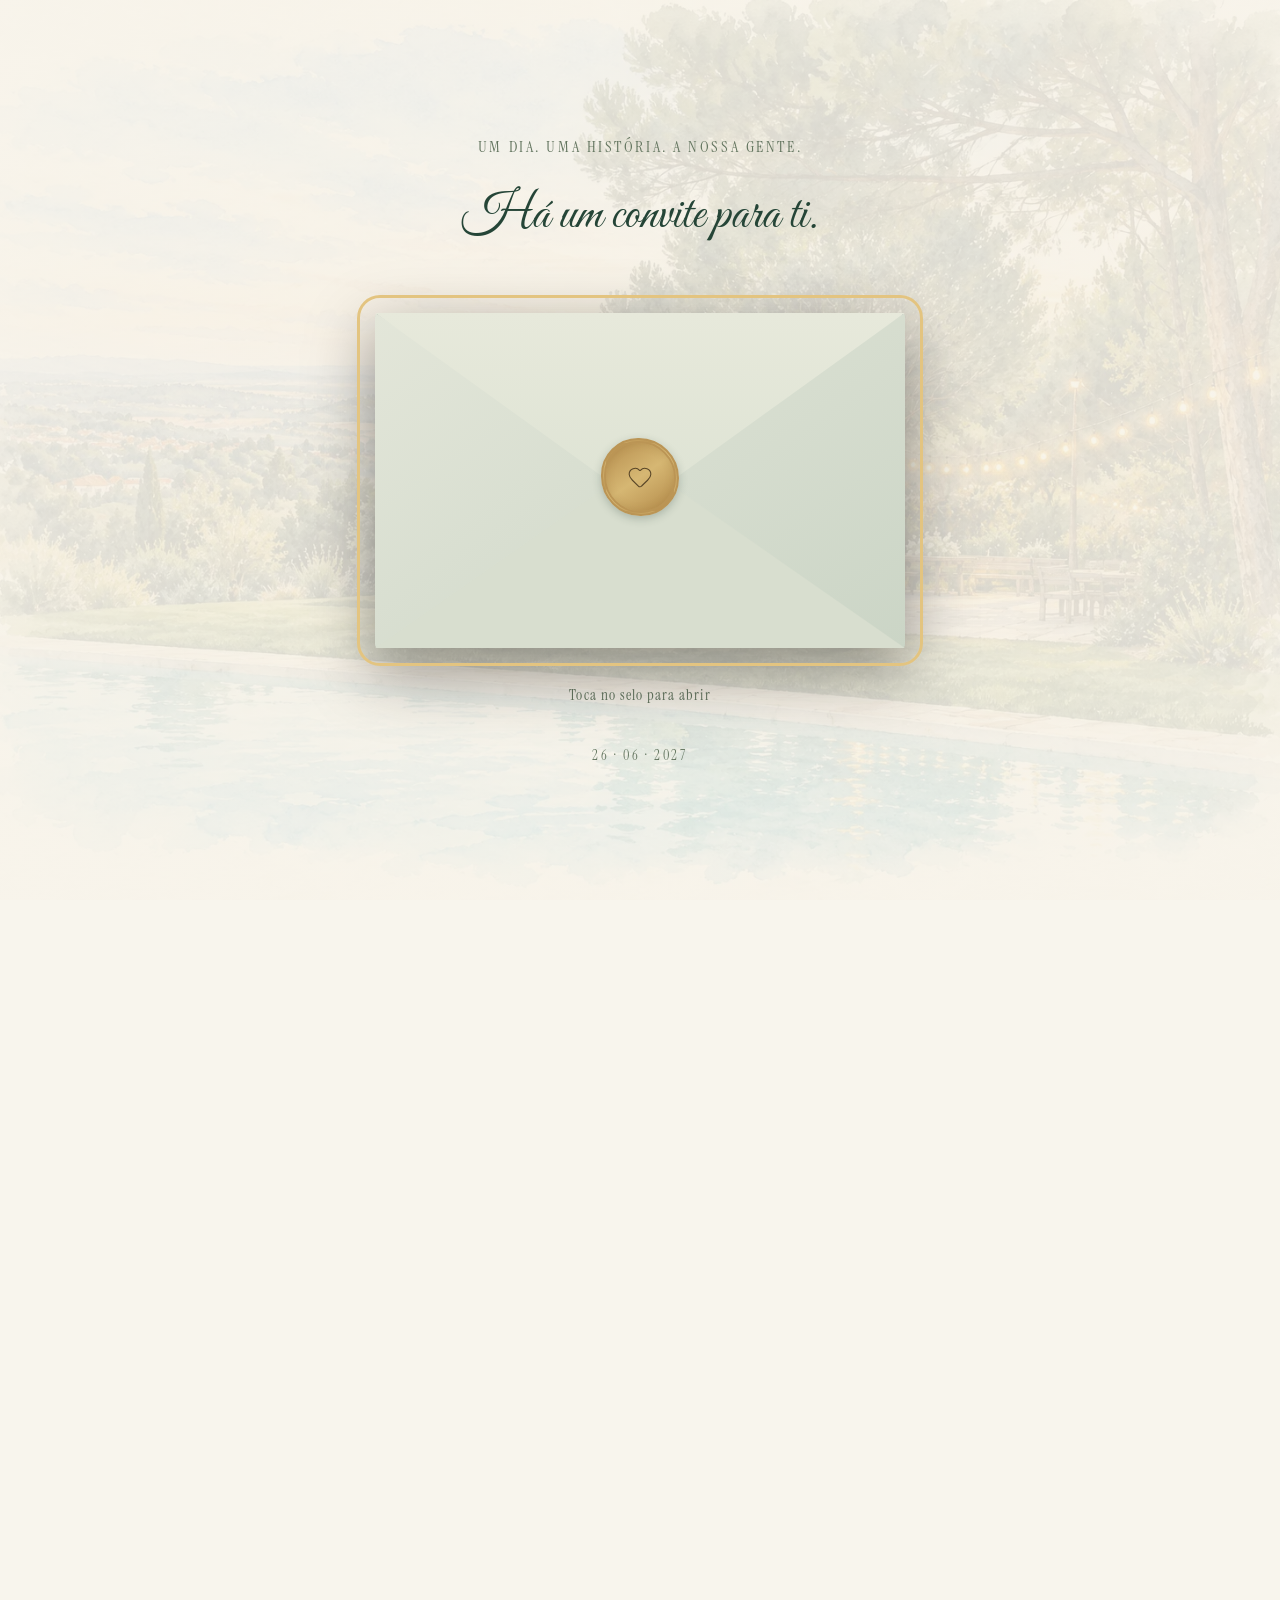
==== commit c697aa31: "Abrir o site do casamento quando Pages publica a raiz" ====
--- a/index.html
+++ b/index.html
@@ -1,275 +1,2 @@
-<!DOCTYPE html>
-<html lang="pt-PT">
-<head>
-<meta charset="utf-8">
-<meta name="viewport" content="width=device-width, initial-scale=1">
-<title>Marta &amp; Pedro · 26 de Junho de 2027</title>
-<meta name="description" content="Marta e Pedro casam-se a 26 de Junho de 2027 na Herdade da Emberiza, em Alenquer. Confirma a tua presença.">
-<meta name="theme-color" content="#FBF7EF">
-
-<!-- Partilha no WhatsApp / redes sociais -->
-<meta property="og:type" content="website">
-<meta property="og:title" content="Marta &amp; Pedro · 26.06.2027">
-<meta property="og:description" content="Herdade da Emberiza, Alenquer. Vem celebrar connosco — confirma a tua presença.">
-<meta property="og:image" content="assets/herdade/altar-vista.webp">
-
-<link rel="icon" href="data:image/svg+xml,<svg xmlns='http://www.w3.org/2000/svg' viewBox='0 0 100 100'><text y='.9em' font-size='90'>🌻</text></svg>">
-
-<link rel="preconnect" href="https://fonts.googleapis.com">
-<link rel="preconnect" href="https://fonts.gstatic.com" crossorigin>
-<link href="https://fonts.googleapis.com/css2?family=Cormorant+Garamond:ital,wght@0,300;0,400;0,500;0,600;1,300;1,400&family=Italiana&family=Lato:wght@300;400;700&display=swap" rel="stylesheet">
-
-<link rel="stylesheet" href="css/style.css">
-</head>
-
-<body>
-
-<!-- ══════════════ NAVEGAÇÃO ══════════════ -->
-<header class="nav" id="nav">
-  <div class="nav__inner">
-    <a href="#inicio" class="nav__brand">M <span>&amp;</span> P</a>
-
-    <button class="nav__toggle" id="navToggle" aria-label="Abrir menu" aria-expanded="false" aria-controls="navMenu">
-      <span></span><span></span><span></span>
-    </button>
-
-    <nav class="nav__menu" id="navMenu">
-      <a href="#historia">A nossa história</a>
-      <a href="#dia">O dia</a>
-      <a href="#local">O local</a>
-      <a href="#galeria">Galeria</a>
-      <a href="#traje">Traje</a>
-      <a href="#musica">Música</a>
-      <a href="#faq">Dúvidas</a>
-      <a href="#rsvp" class="nav__cta">Confirmar presença</a>
-    </nav>
-  </div>
-</header>
-
-
-<!-- ══════════════ HERO ══════════════ -->
-<section class="hero" id="inicio">
-  <!-- fotografia do altar da Herdade da Emberiza, com a vista sobre a lezíria -->
-  <div class="hero__bg" aria-hidden="true">
-    <img src="assets/herdade/altar-vista.webp" alt="" fetchpriority="high" decoding="async">
-  </div>
-
-  <img src="assets/img/folhas-azul.png" alt="" class="hero__leaf hero__leaf--l" aria-hidden="true">
-  <img src="assets/img/folhas-dourado.png" alt="" class="hero__leaf hero__leaf--r" aria-hidden="true">
-
-  <div class="hero__inner">
-    <p class="hero__eyebrow">Once upon a time&hellip;</p>
-
-    <h1 class="hero__names">
-      <span class="hero__name" data-noiva>Marta</span>
-      <span class="hero__amp">&amp;</span>
-      <span class="hero__name" data-noivo>Pedro</span>
-    </h1>
-
-    <div class="hero__rule" aria-hidden="true">
-      <span></span><svg viewBox="0 0 24 24" width="22" height="22"><path d="M12 3c1.2 2.6 3.2 4.1 6 4.6-2.8.5-4.8 2-6 4.6-1.2-2.6-3.2-4.1-6-4.6 2.8-.5 4.8-2 6-4.6z" fill="currentColor"/><circle cx="12" cy="17.5" r="1.4" fill="currentColor"/></svg><span></span>
-    </div>
-
-    <p class="hero__meta">
-      <span data-data-texto>26 de Junho de 2027</span>
-      <em>&middot;</em>
-      <span data-local>Herdade da Emberiza</span>, <span data-localidade>Alenquer</span>
-    </p>
-
-    <!-- contagem decrescente -->
-    <div class="count" id="countdown" aria-label="Contagem decrescente para o casamento">
-      <div class="count__unit"><b data-c="d">—</b><small>dias</small></div>
-      <div class="count__unit"><b data-c="h">—</b><small>horas</small></div>
-      <div class="count__unit"><b data-c="m">—</b><small>minutos</small></div>
-      <div class="count__unit"><b data-c="s">—</b><small>segundos</small></div>
-    </div>
-
-    <a href="#rsvp" class="btn btn--solid hero__btn">Confirmar presença</a>
-  </div>
-
-  <a href="#historia" class="hero__scroll" aria-label="Continuar">
-    <svg viewBox="0 0 24 24" width="24" height="24" fill="none" stroke="currentColor" stroke-width="1.2"><path d="M6 9l6 6 6-6"/></svg>
-  </a>
-</section>
-
-
-<!-- ══════════════ A NOSSA HISTÓRIA ══════════════ -->
-<section class="sec sec--cream" id="historia">
-  <img src="assets/img/floral-azul-magnolia.png" alt="" class="deco deco--tr" aria-hidden="true">
-
-  <div class="wrap wrap--narrow">
-    <p class="sec__kicker">Capítulo um</p>
-    <h2 class="sec__title">A nossa história</h2>
-    <p class="sec__lead" data-historia-intro></p>
-
-    <ol class="story" id="story"></ol>
-  </div>
-</section>
-
-
-<!-- ══════════════ O DIA ══════════════ -->
-<section class="sec sec--sage" id="dia">
-  <div class="wrap wrap--narrow">
-    <p class="sec__kicker">26 de Junho</p>
-    <h2 class="sec__title">O dia</h2>
-    <p class="sec__lead">O alinhamento, hora a hora, para ninguém chegar atrasado ao melhor bocado.</p>
-
-    <p class="aviso" id="avisoPrograma" hidden>
-      <strong>Horários ainda a confirmar.</strong> Estamos a fechar o alinhamento com a quinta — pode haver pequenos acertos. Atualizamos aqui assim que estiver fechado.
-    </p>
-
-    <ol class="timeline" id="timeline"></ol>
-
-    <figure class="faixa reveal">
-      <img src="assets/herdade/chapeus-oliveira.webp" loading="lazy" decoding="async"
-           alt="Chapéus de palha pendurados numa oliveira do jardim da herdade">
-      <figcaption>Junho em Alenquer bate forte. A herdade tem sombra — e chapéus.</figcaption>
-    </figure>
-  </div>
-</section>
-
-
-<!-- ══════════════ O LOCAL ══════════════ -->
-<section class="sec sec--cream" id="local">
-  <img src="assets/img/floral-dourado-lirio.png" alt="" class="deco deco--bl" aria-hidden="true">
-
-  <div class="wrap">
-    <div class="sec__head">
-      <p class="sec__kicker">Onde</p>
-      <h2 class="sec__title" data-local>Herdade da Emberiza</h2>
-      <p class="sec__lead"><span data-localidade>Alenquer</span> &middot; Paisagem Protegida da Serra de Montejunto</p>
-    </div>
-
-    <!-- apresentação da herdade -->
-    <div class="herdade">
-      <figure class="herdade__foto reveal">
-        <img src="assets/herdade/festa-piscina.webp" loading="lazy" decoding="async"
-             alt="Jardim da Herdade da Emberiza ao anoitecer, com luzes de festão e vista sobre a lezíria">
-      </figure>
-
-      <div class="herdade__texto reveal">
-        <p class="herdade__intro" data-herdade-intro></p>
-        <ul class="factos" id="factos"></ul>
-      </div>
-    </div>
-
-    <!-- os espaços -->
-    <ul class="espacos" id="espacos"></ul>
-
-    <!-- mapa + como chegar -->
-    <div class="local">
-      <div class="local__map">
-        <iframe
-          title="Mapa da Herdade da Emberiza, Alenquer"
-          id="mapa"
-          loading="lazy"
-          referrerpolicy="no-referrer-when-downgrade"
-          allowfullscreen></iframe>
-      </div>
-
-      <div class="local__info">
-        <ul class="cards" id="comoChegar"></ul>
-        <a class="btn btn--line" id="btnMapa" target="_blank" rel="noopener">Abrir no Google Maps</a>
-      </div>
-    </div>
-  </div>
-</section>
-
-
-<!-- ══════════════ GALERIA ══════════════ -->
-<section class="sec sec--dark" id="galeria">
-  <div class="wrap">
-    <div class="sec__head">
-      <p class="sec__kicker">Um aperitivo</p>
-      <h2 class="sec__title">A herdade</h2>
-      <p class="sec__lead">Para quem ainda não lá foi. Dia 26 de Junho vemos isto ao vivo.</p>
-    </div>
-
-    <ul class="galeria" id="galeria"></ul>
-  </div>
-</section>
-
-
-<!-- ══════════════ TRAJE / PALETA ══════════════ -->
-<section class="sec sec--blue" id="traje">
-  <div class="wrap wrap--narrow">
-    <p class="sec__kicker">O que vestir</p>
-    <h2 class="sec__title" data-traje-titulo>Traje de cerimónia</h2>
-    <p class="sec__lead" data-traje-texto></p>
-
-    <ul class="dicas" id="dicas"></ul>
-
-    <div class="paleta-bloco">
-      <p class="paleta-bloco__label">A nossa paleta</p>
-      <ul class="paleta" id="paleta"></ul>
-    </div>
-  </div>
-</section>
-
-
-<!-- ══════════════ MÚSICA ══════════════ -->
-<section class="sec sec--cream" id="musica">
-  <img src="assets/img/floral-dourado-flores.png" alt="" class="deco deco--tl" aria-hidden="true">
-
-  <div class="wrap wrap--narrow">
-    <p class="sec__kicker">Banda sonora</p>
-    <h2 class="sec__title">A música da cerimónia</h2>
-    <p class="sec__lead">Cada momento tem a sua. Se tiverem uma que não possa faltar na pista, digam-nos no RSVP.</p>
-
-    <ul class="musicas" id="musicas"></ul>
-
-    <figure class="faixa reveal">
-      <img src="assets/herdade/aliancas-piano.webp" loading="lazy" decoding="async"
-           alt="Duas alianças pousadas nas teclas do piano antigo da Herdade da Emberiza">
-      <figcaption>O piano da herdade.</figcaption>
-    </figure>
-  </div>
-</section>
-
-
-<!-- ══════════════ RSVP ══════════════ -->
-<section class="sec sec--sun" id="rsvp">
-  <div class="wrap wrap--narrow">
-    <p class="sec__kicker">Faz-nos o favor</p>
-    <h2 class="sec__title">Confirmar presença</h2>
-    <p class="sec__lead">
-      Respondam até <strong data-prazo>30 de Abril de 2027</strong>. Uma resposta por convite —
-      se forem mais do que um, há espaço para indicar toda a gente.
-    </p>
-
-    <div class="rsvp" id="rsvpBox">
-      <!-- preenchido por js/main.js -->
-    </div>
-  </div>
-</section>
-
-
-<!-- ══════════════ FAQ ══════════════ -->
-<section class="sec sec--cream" id="faq">
-  <div class="wrap wrap--narrow">
-    <p class="sec__kicker">Antes que perguntem</p>
-    <h2 class="sec__title">Dúvidas</h2>
-
-    <div class="faq" id="faqList"></div>
-  </div>
-</section>
-
-
-<!-- ══════════════ RODAPÉ ══════════════ -->
-<footer class="foot">
-  <div class="wrap wrap--narrow">
-    <p class="foot__quote">&hellip;and they lived happily ever after</p>
-
-    <div class="foot__rule" aria-hidden="true"></div>
-
-    <p class="foot__names"><span data-noiva>Marta</span> &amp; <span data-noivo>Pedro</span></p>
-    <p class="foot__date"><span data-data-curta>26.06.2027</span> &middot; <span data-local>Herdade da Emberiza</span></p>
-
-    <ul class="foot__contactos" id="contactos"></ul>
-  </div>
-</footer>
-
-<script src="js/config.js"></script>
-<script src="js/main.js"></script>
-</body>
-</html>
+<!doctype html>
+<html lang="pt-PT"><head><meta charset="utf-8"><meta name="viewport" content="width=device-width,initial-scale=1"><title>Marta &amp; Pedro · O nosso casamento</title><meta http-equiv="refresh" content="0; url=./docs/"><script>window.location.replace(new URL("./docs/",window.location.href).href);</script></head><body><p><a href="./docs/">Abrir o convite da Marta e do Pedro</a></p></body></html>
